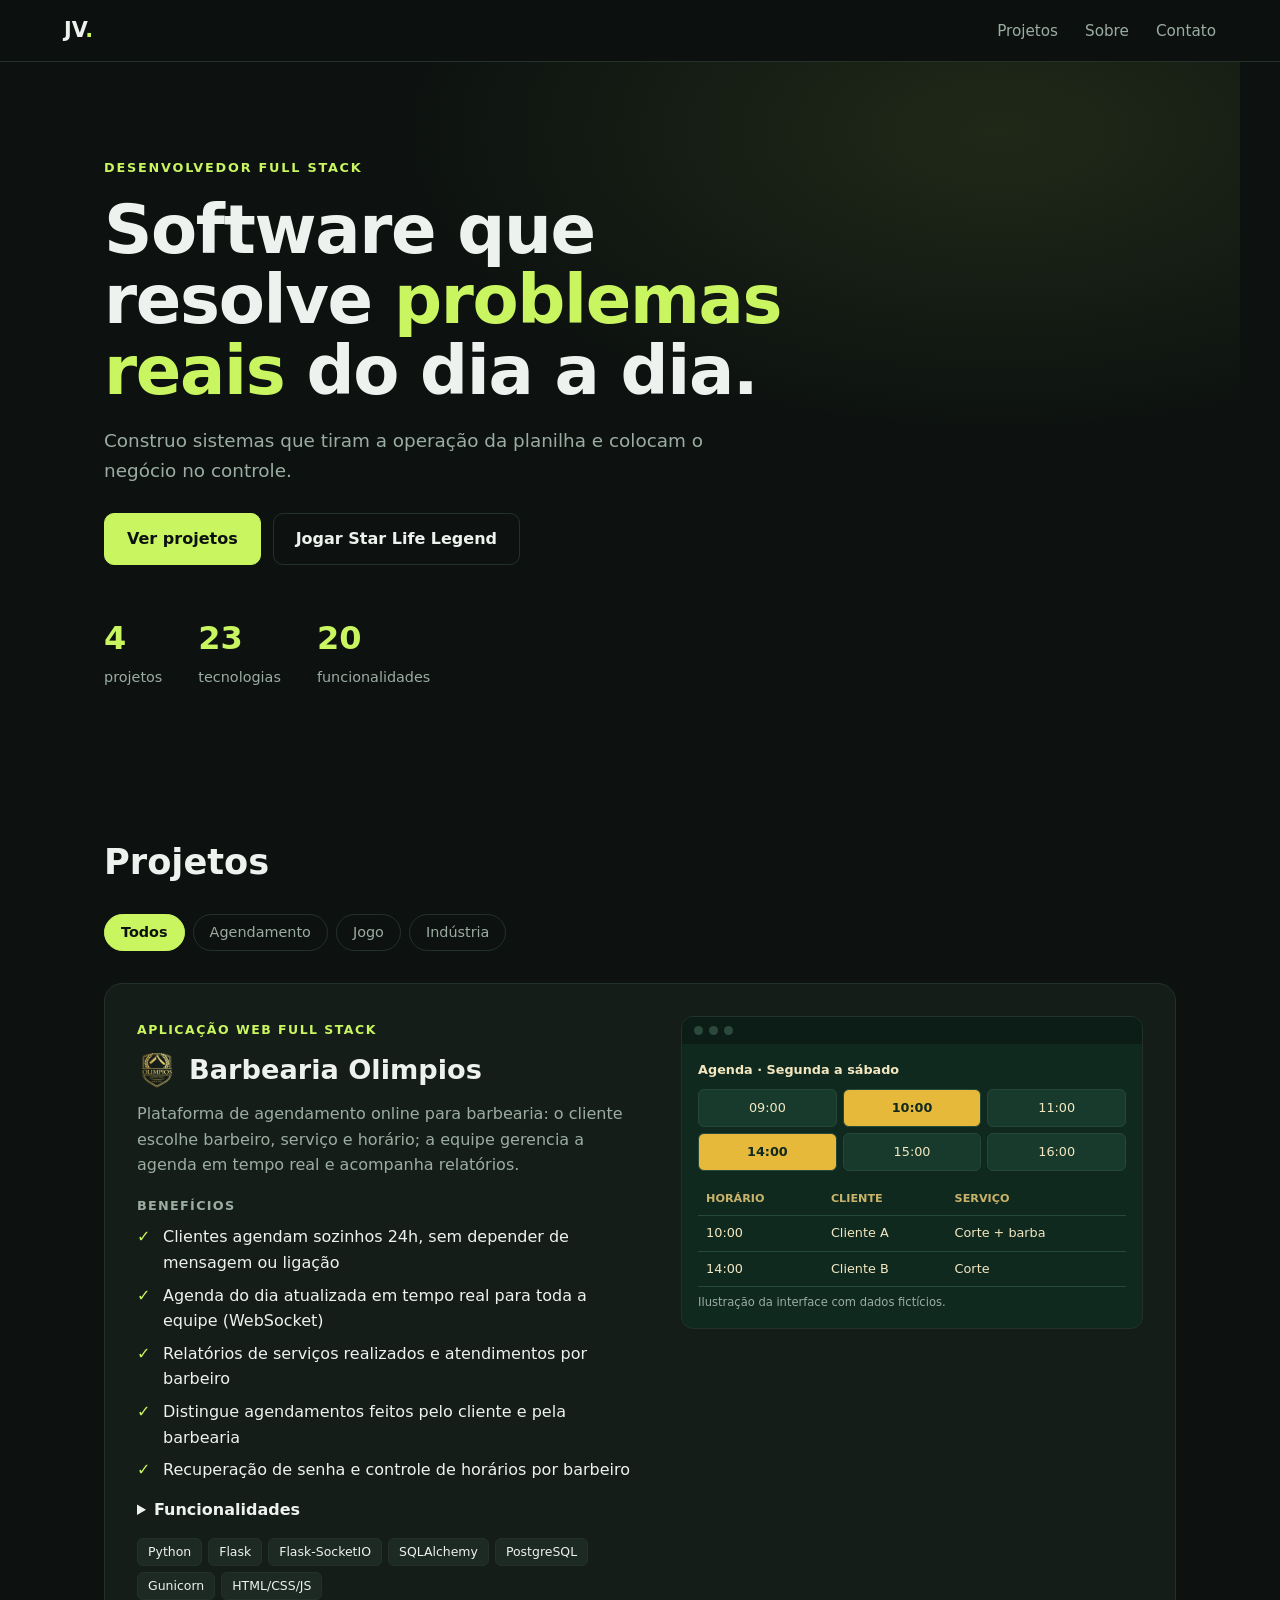
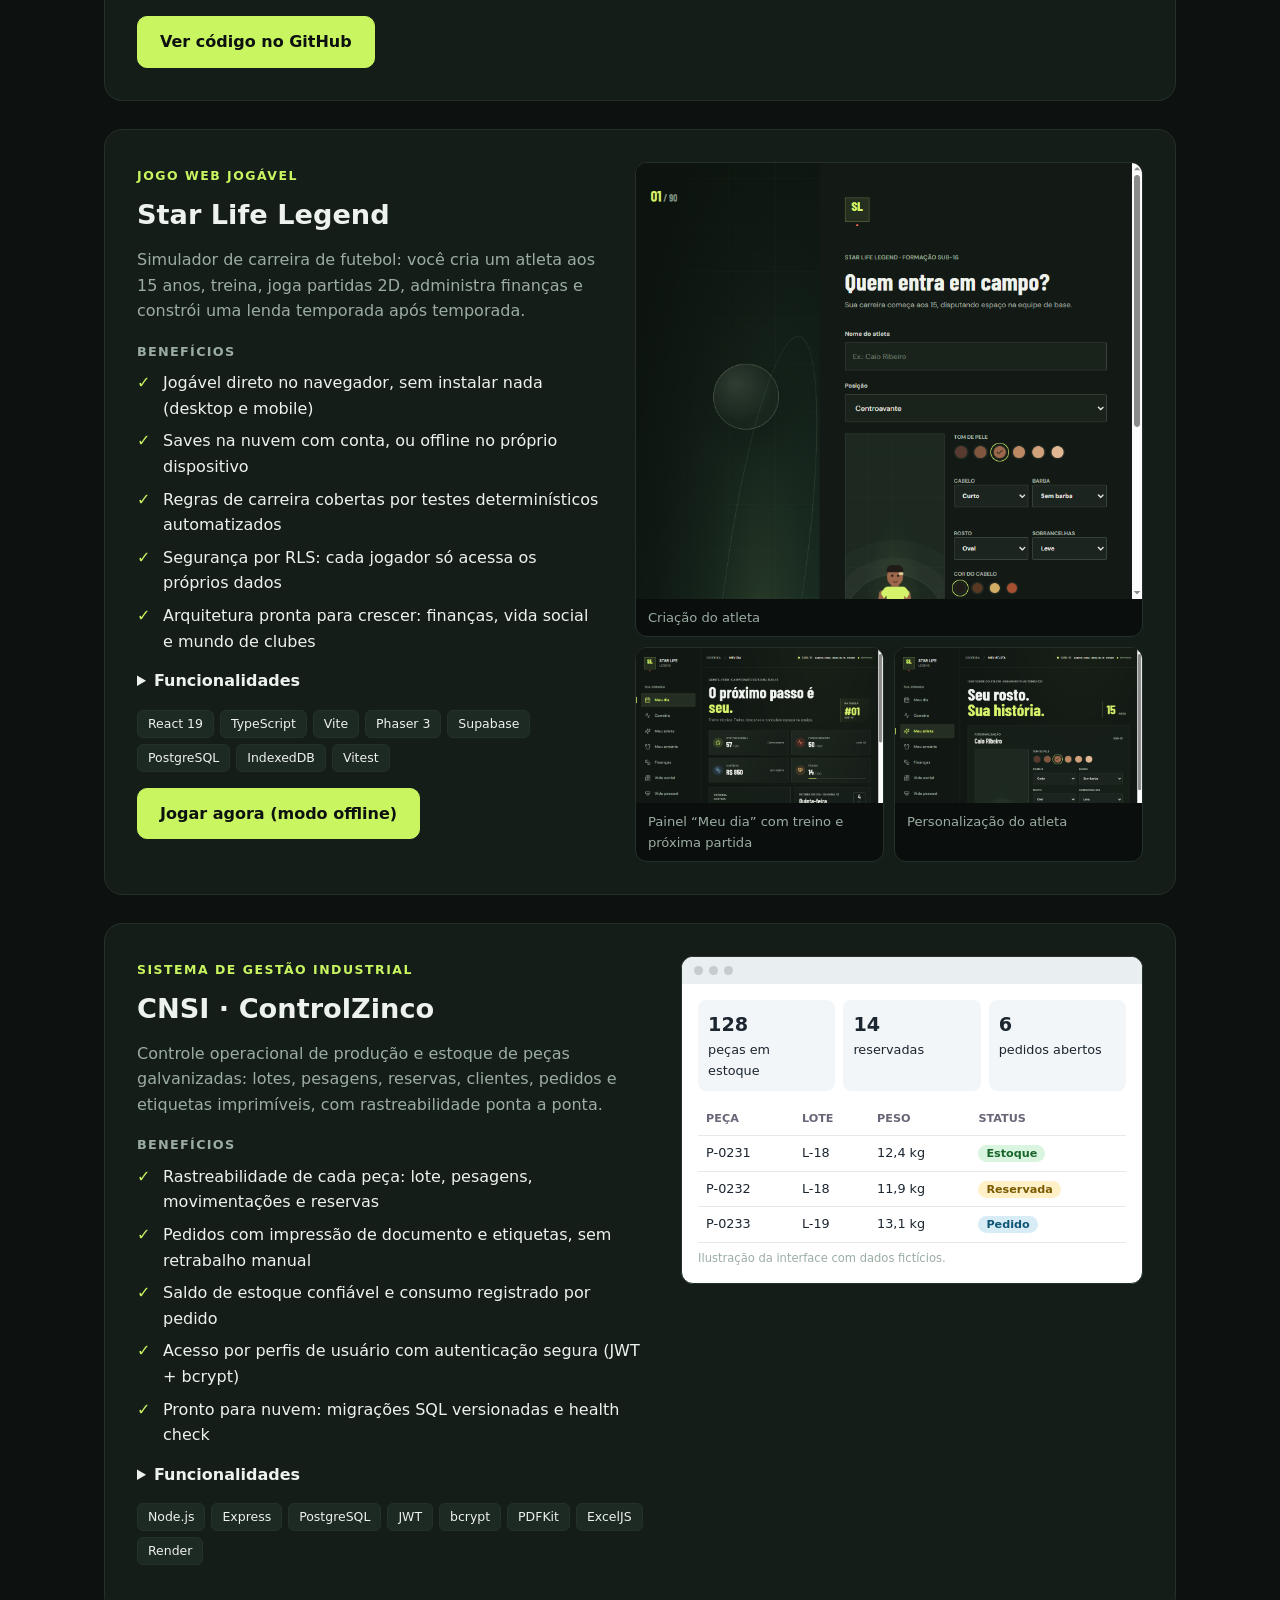
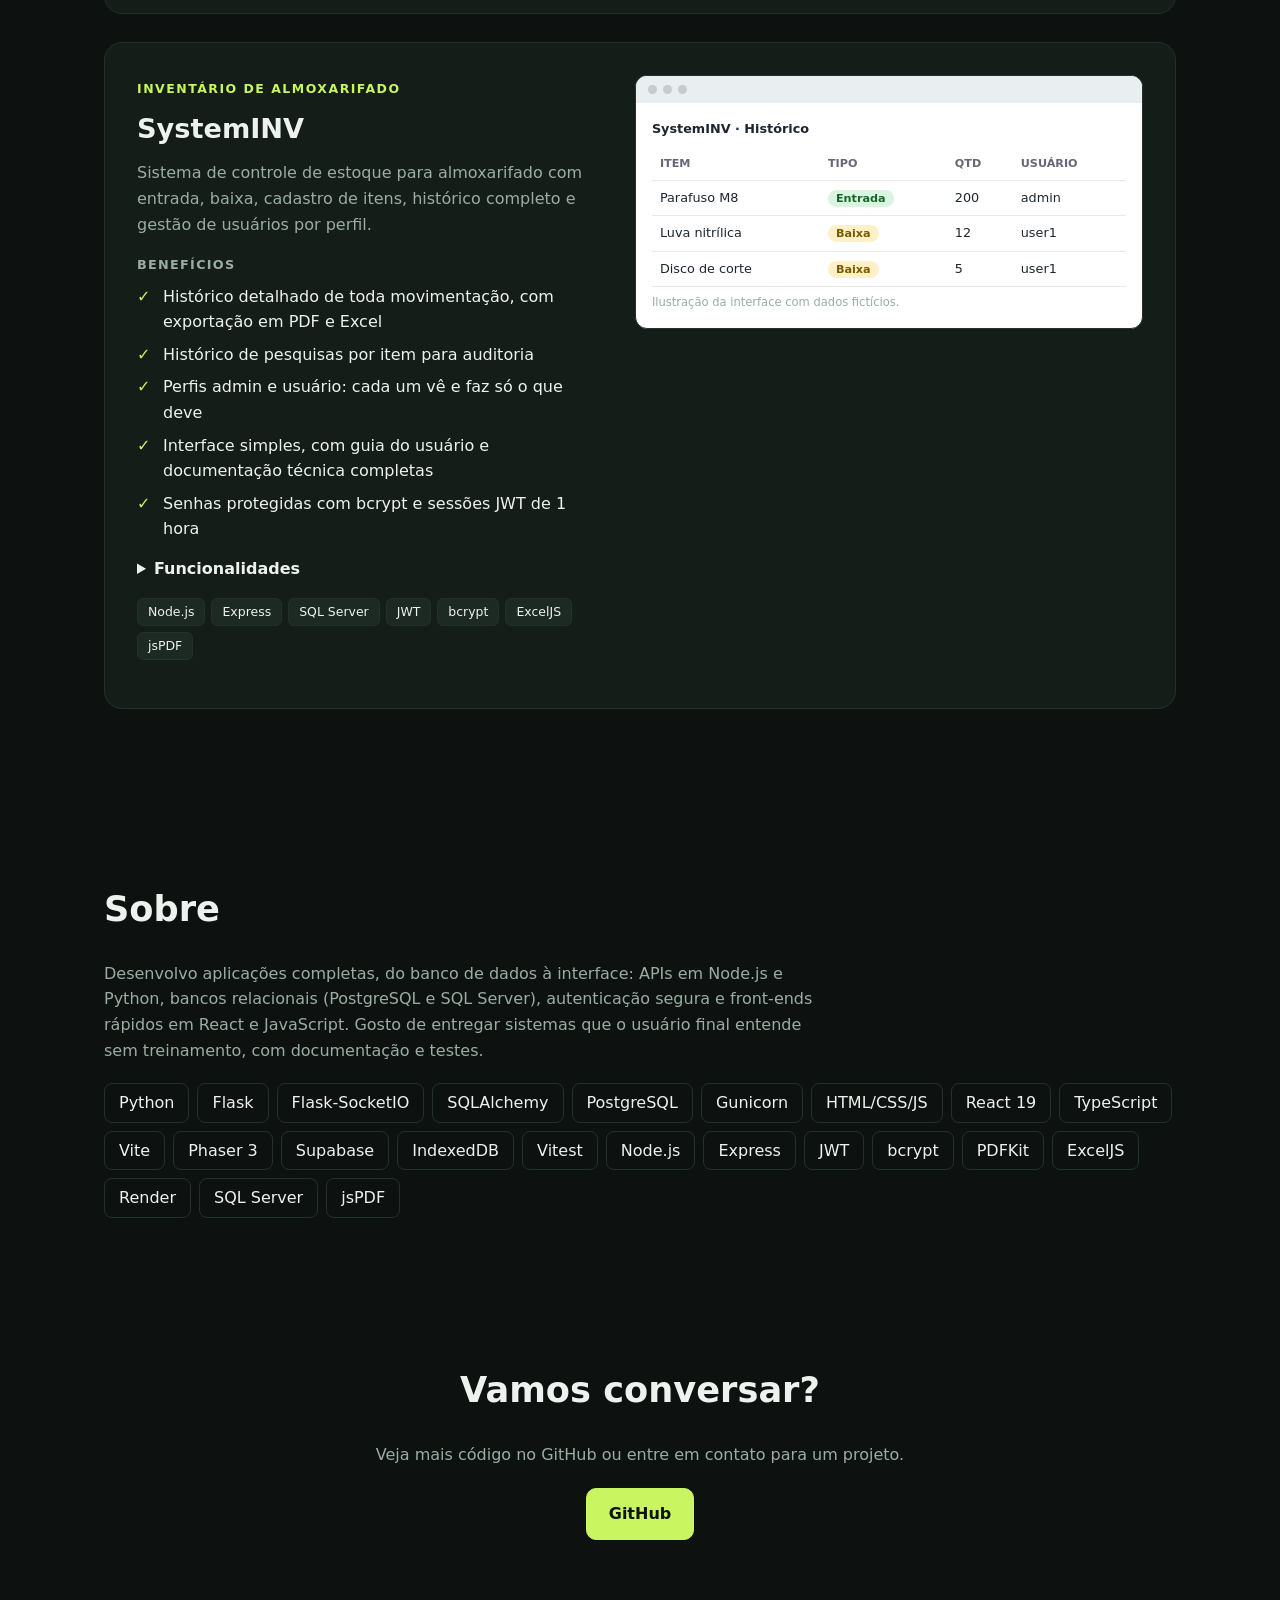
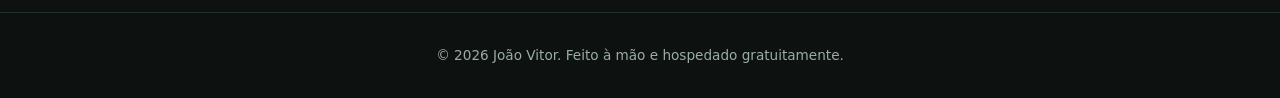
==== index.html @ 98b479f8 "Portfolio inicial Co-authored-by: Copilot <223556219+Copilot@users.noreply.github.com>" ====
<!doctype html>
<html lang="pt-BR">
<head>
  <meta charset="utf-8">
  <meta name="viewport" content="width=device-width, initial-scale=1">
  <title>João Vitor · Portfólio de Projetos</title>
  <meta name="description" content="Portfólio de João Vitor, desenvolvedor full stack: sistemas de agendamento, gestão industrial, estoque e jogos web.">
  <meta name="theme-color" content="#0d1210">
  <link rel="stylesheet" href="style.css">
</head>
<body>
  <header class="top">
    <a class="brand" href="#inicio">JV<span>.</span></a>
    <nav>
      <a href="#projetos">Projetos</a>
      <a href="#sobre">Sobre</a>
      <a href="#contato">Contato</a>
    </nav>
  </header>

  <main>
    <section class="hero" id="inicio">
      <p class="eyebrow" id="role"></p>
      <h1>Software que resolve <em>problemas reais</em> do dia a dia.</h1>
      <p class="lead" id="tagline"></p>
      <div class="cta">
        <a class="btn primary" href="#projetos">Ver projetos</a>
        <a class="btn" href="demos/star-life-legend/">Jogar Star Life Legend</a>
      </div>
      <ul class="stats" id="stats"></ul>
    </section>

    <section id="projetos">
      <h2>Projetos</h2>
      <div class="filters" id="filters" role="tablist"></div>
      <div id="projects"></div>
    </section>

    <section id="sobre" class="about">
      <h2>Sobre</h2>
      <p>Desenvolvo aplicações completas, do banco de dados à interface: APIs em Node.js e Python, bancos relacionais (PostgreSQL e SQL Server), autenticação segura e front-ends rápidos em React e JavaScript. Gosto de entregar sistemas que o usuário final entende sem treinamento, com documentação e testes.</p>
      <ul class="skills" id="skills"></ul>
    </section>

    <section id="contato" class="contact">
      <h2>Vamos conversar?</h2>
      <p>Veja mais código no GitHub ou entre em contato para um projeto.</p>
      <a class="btn primary" id="github" target="_blank" rel="noopener">GitHub</a>
    </section>
  </main>

  <footer>© <span id="year"></span> João Vitor. Feito à mão e hospedado gratuitamente.</footer>

  <div class="lightbox" id="lightbox" hidden><button aria-label="Fechar">×</button><div id="lb-body"></div></div>

  <script src="projects.js"></script>
  <script src="app.js"></script>
</body>
</html>
---- style.css ----
:root{--bg:#0d1210;--panel:#151d19;--line:#24312b;--text:#eef2ee;--accent:#c8f560;--gold:#e6b93a}
*{box-sizing:border-box;margin:0}
html{scroll-behavior:smooth}
body{background:var(--bg);color:var(--text);font:16px/1.6 system-ui,-apple-system,"Segoe UI",Roboto,sans-serif;-webkit-font-smoothing:antialiased}
:root{--muted:#9bada3}
a{color:inherit}
.top{position:sticky;top:0;z-index:10;display:flex;justify-content:space-between;align-items:center;padding:14px clamp(16px,5vw,64px);background:rgba(13,18,16,.85);backdrop-filter:blur(10px);border-bottom:1px solid var(--line)}
.brand{font-weight:800;font-size:1.3rem;text-decoration:none}.brand span{color:var(--accent)}
nav a{margin-left:22px;text-decoration:none;color:var(--muted);font-size:.95rem}nav a:hover{color:var(--accent)}
section{padding:72px clamp(16px,5vw,64px);max-width:1200px;margin:auto}
h1{font-size:clamp(2.2rem,6vw,4.2rem);line-height:1.05;max-width:16ch;letter-spacing:-.02em}
h1 em{font-style:normal;color:var(--accent)}
h2{font-size:clamp(1.6rem,3.5vw,2.2rem);margin-bottom:24px}
.hero{padding-top:96px;background:radial-gradient(600px 300px at 80% 10%,rgba(200,245,96,.10),transparent)}
.eyebrow{color:var(--accent);text-transform:uppercase;letter-spacing:.14em;font-size:.8rem;font-weight:700;margin-bottom:16px}
.lead{color:var(--muted);font-size:1.15rem;max-width:56ch;margin:20px 0 28px}
.cta{display:flex;gap:12px;flex-wrap:wrap}
.btn{display:inline-block;padding:12px 22px;border:1px solid var(--line);border-radius:10px;text-decoration:none;font-weight:600;transition:.2s;background:transparent;color:var(--text);cursor:pointer;font:inherit;font-weight:600}
.btn:hover{border-color:var(--accent);color:var(--accent)}
.btn.primary{background:var(--accent);color:#0d1210;border-color:var(--accent)}.btn.primary:hover{filter:brightness(1.08);color:#0d1210}
.stats{list-style:none;padding:0;display:flex;gap:36px;margin-top:48px;flex-wrap:wrap}
.stats b{display:block;font-size:2rem;color:var(--accent)}.stats span{color:var(--muted);font-size:.9rem}
.filters{display:flex;gap:8px;flex-wrap:wrap;margin-bottom:32px}
.chip{padding:6px 16px;border:1px solid var(--line);border-radius:99px;background:none;color:var(--muted);cursor:pointer;font:inherit;font-size:.9rem}
.chip[aria-selected=true]{background:var(--accent);color:#0d1210;border-color:var(--accent);font-weight:700}
.project{display:grid;grid-template-columns:1.1fr 1fr;gap:36px;padding:32px;margin-bottom:28px;background:var(--panel);border:1px solid var(--line);border-radius:18px}
.project.alt{grid-template-columns:1fr 1.1fr}.project.alt .gallery{order:2}
.kind{color:var(--accent);font-size:.78rem;text-transform:uppercase;letter-spacing:.12em;font-weight:700}
.project h3{font-size:1.7rem;margin:6px 0 10px;display:flex;align-items:center;gap:12px}
.project h3 img{width:40px;height:40px;border-radius:8px}
.project p.summary{color:var(--muted);margin-bottom:18px}
.project h4{font-size:.8rem;text-transform:uppercase;letter-spacing:.1em;color:var(--muted);margin:18px 0 8px}
.benefits{list-style:none;padding:0}
.benefits li{padding-left:26px;position:relative;margin-bottom:7px}
.benefits li::before{content:"✓";position:absolute;left:0;color:var(--accent);font-weight:800}
details{margin-top:14px;color:var(--muted)}summary{cursor:pointer;color:var(--text);font-weight:600}
details ul{padding-left:20px;margin-top:8px}
.tags{display:flex;flex-wrap:wrap;gap:6px;margin:16px 0}
.tags span{font-size:.78rem;padding:3px 10px;border-radius:6px;background:#1d2923;border:1px solid var(--line)}
.gallery{display:flex;flex-direction:column;gap:10px;min-width:0}
.shot{border:1px solid var(--line);border-radius:12px;overflow:hidden;background:#0a0f0d;cursor:zoom-in;position:relative}
.shot img,.shot video{display:block;width:100%;height:auto}
.shot figcaption{padding:8px 12px;font-size:.82rem;color:var(--muted)}
.thumbs{display:grid;grid-template-columns:repeat(auto-fit,minmax(110px,1fr));gap:10px}
.thumbs .shot img{aspect-ratio:16/10;object-fit:cover;object-position:top}
.yt{aspect-ratio:16/9;width:100%;border:0}
.mock{border:1px solid var(--line);border-radius:12px;overflow:hidden;background:#fff;color:#1c2630;font-size:.8rem}
.mock .bar{display:flex;gap:6px;padding:9px 12px;background:#e9eef0}.mock .bar i{width:9px;height:9px;border-radius:50%;background:#c4ccd0}
.mock .body{padding:16px}
.mock table{width:100%;border-collapse:collapse}.mock th,.mock td{text-align:left;padding:7px 8px;border-bottom:1px solid #e4e9ec}
.mock th{font-size:.7rem;text-transform:uppercase;color:#667}
.pill{padding:2px 8px;border-radius:99px;font-size:.7rem;font-weight:700}
.ok{background:#d9f5df;color:#17652b}.warn{background:#fff0c7;color:#7a5a00}.info{background:#d8ecf6;color:#0e5575}
.mock.dark{background:#10291f;color:#f2e7c0}.mock.dark .bar{background:#0b1d16}.mock.dark .bar i{background:#2b4a3c}
.mock.dark th{color:#c9b36a}.mock.dark td,.mock.dark th{border-color:#25483a}
.slots{display:grid;grid-template-columns:repeat(3,1fr);gap:6px;margin-top:8px}
.slots div{padding:8px 4px;border-radius:6px;text-align:center;background:#173a2c;border:1px solid #25483a}
.slots .on{background:var(--gold);color:#10291f;font-weight:700}
.note{font-size:.72rem;color:var(--muted);margin-top:6px}
.kpis{display:grid;grid-template-columns:repeat(3,1fr);gap:8px;margin-bottom:12px}
.kpis div{background:#f3f6f8;border-radius:8px;padding:10px}.kpis b{display:block;font-size:1.2rem}
.about p{max-width:70ch;color:var(--muted)}
.skills{list-style:none;padding:0;display:flex;flex-wrap:wrap;gap:8px;margin-top:20px}
.skills li{padding:6px 14px;border:1px solid var(--line);border-radius:8px}
.contact{text-align:center}.contact p{color:var(--muted);margin-bottom:20px}
footer{text-align:center;padding:32px;color:var(--muted);border-top:1px solid var(--line);font-size:.85rem}
.lightbox{position:fixed;inset:0;background:rgba(0,0,0,.92);display:flex;align-items:center;justify-content:center;z-index:50;padding:24px}
.lightbox[hidden]{display:none}.lightbox img{max-width:100%;max-height:90vh;border-radius:8px}
.lightbox button{position:absolute;top:12px;right:20px;background:none;border:0;color:#fff;font-size:2.4rem;cursor:pointer}
@media(max-width:860px){.project,.project.alt{grid-template-columns:1fr;padding:20px}.project.alt .gallery{order:0}nav a{margin-left:14px}}
@media(prefers-reduced-motion:reduce){*{transition:none!important;scroll-behavior:auto!important}}
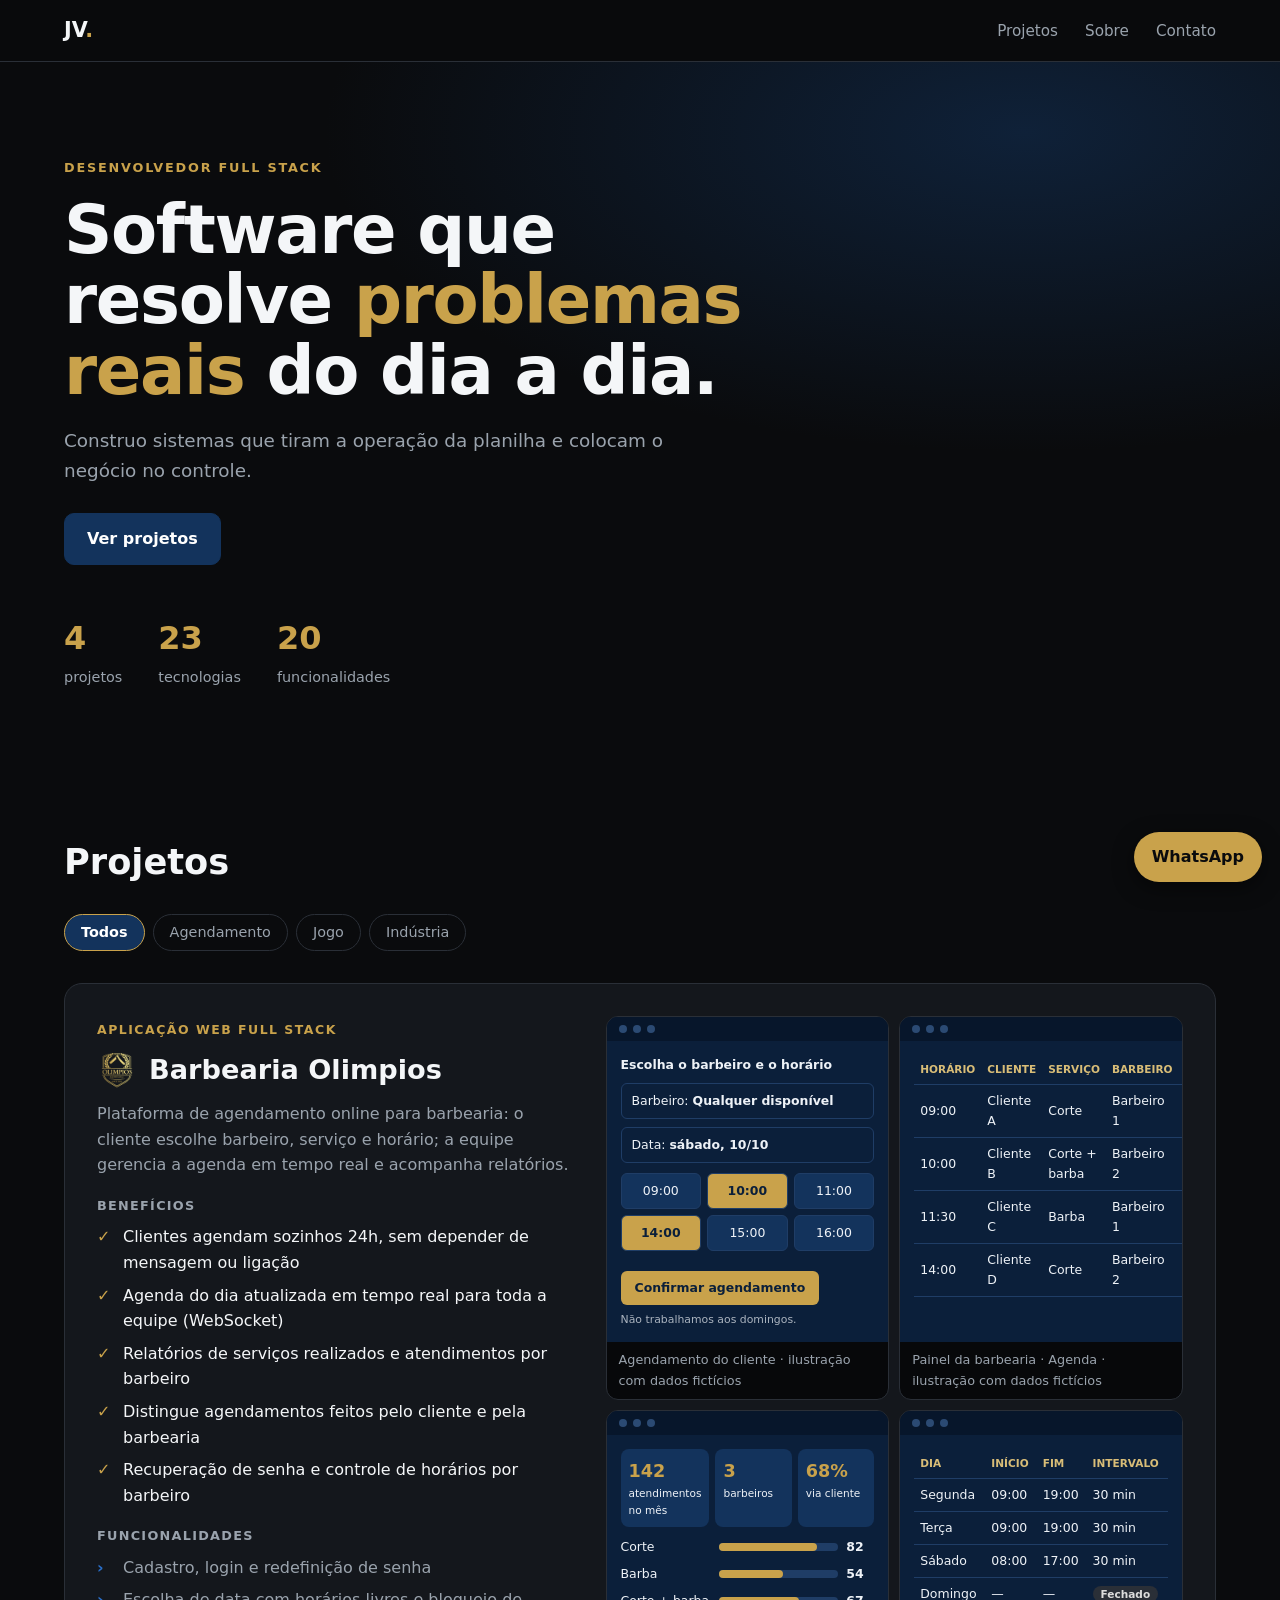
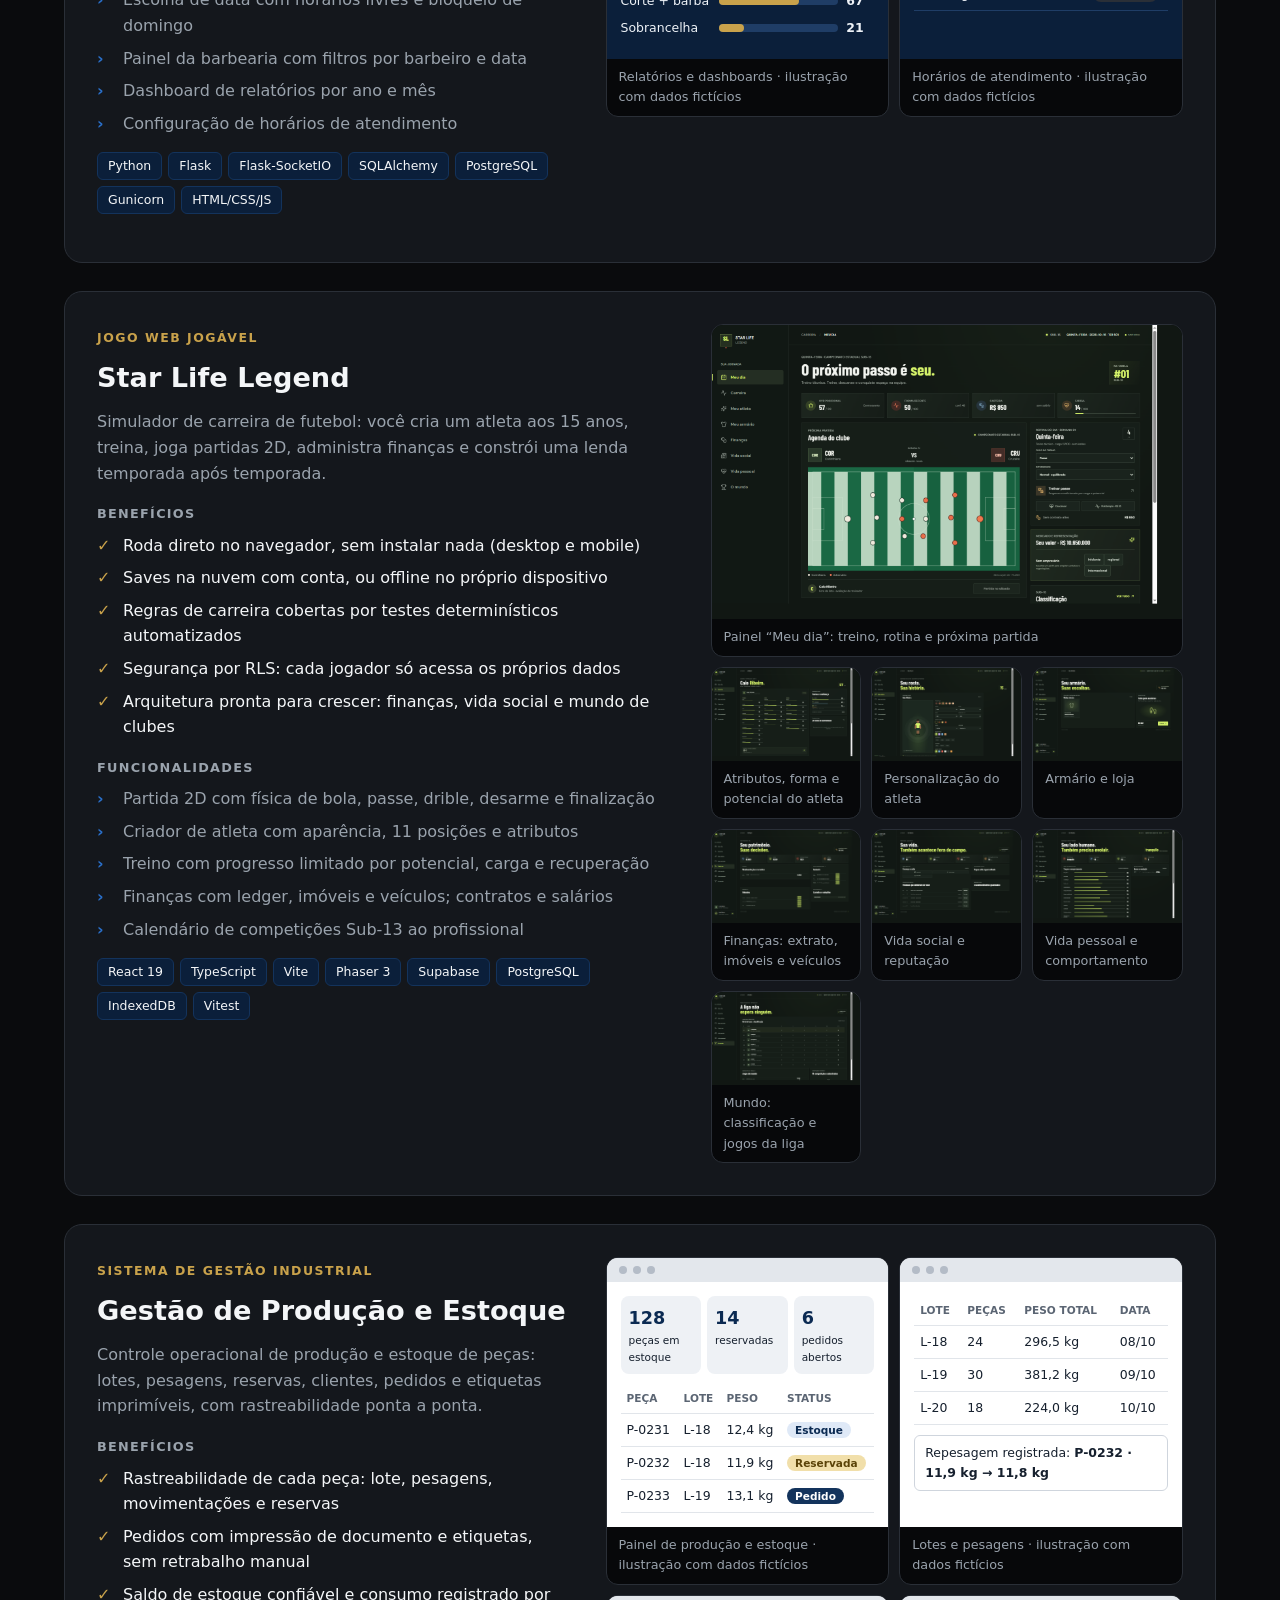
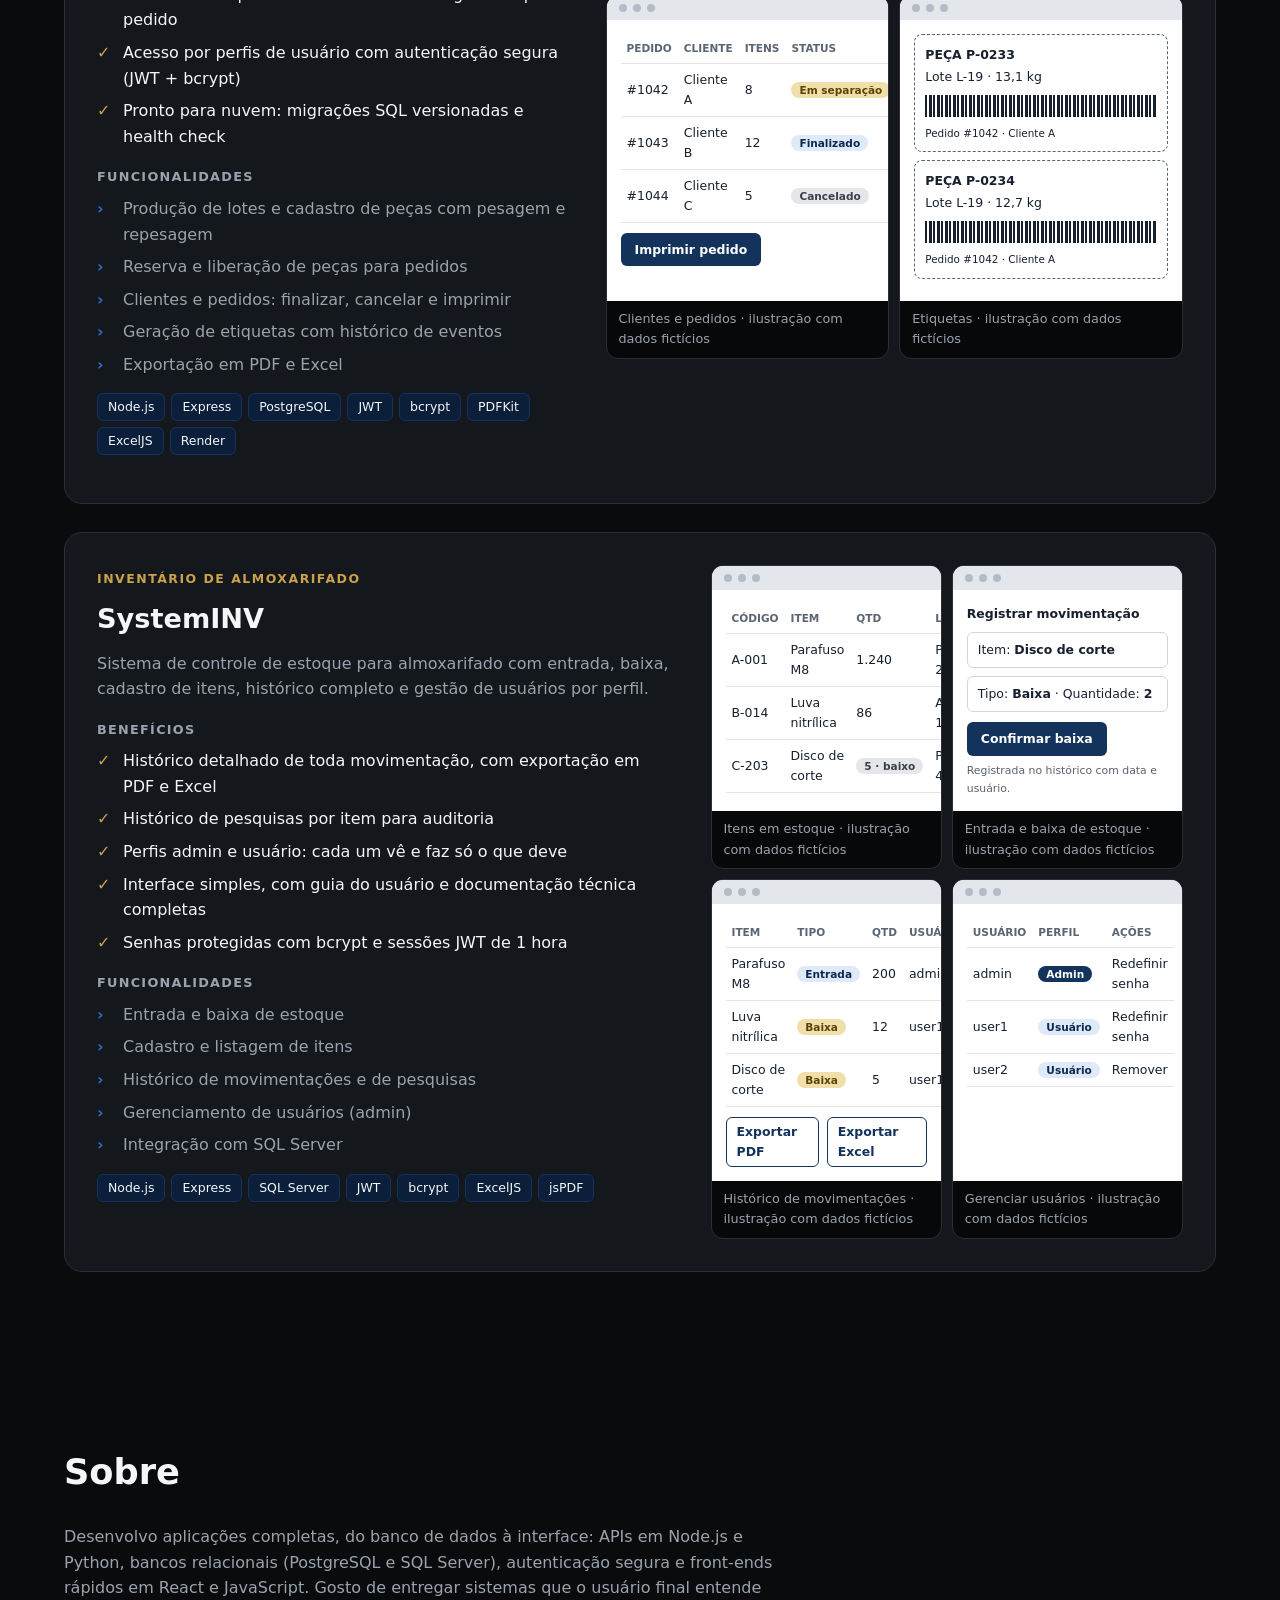
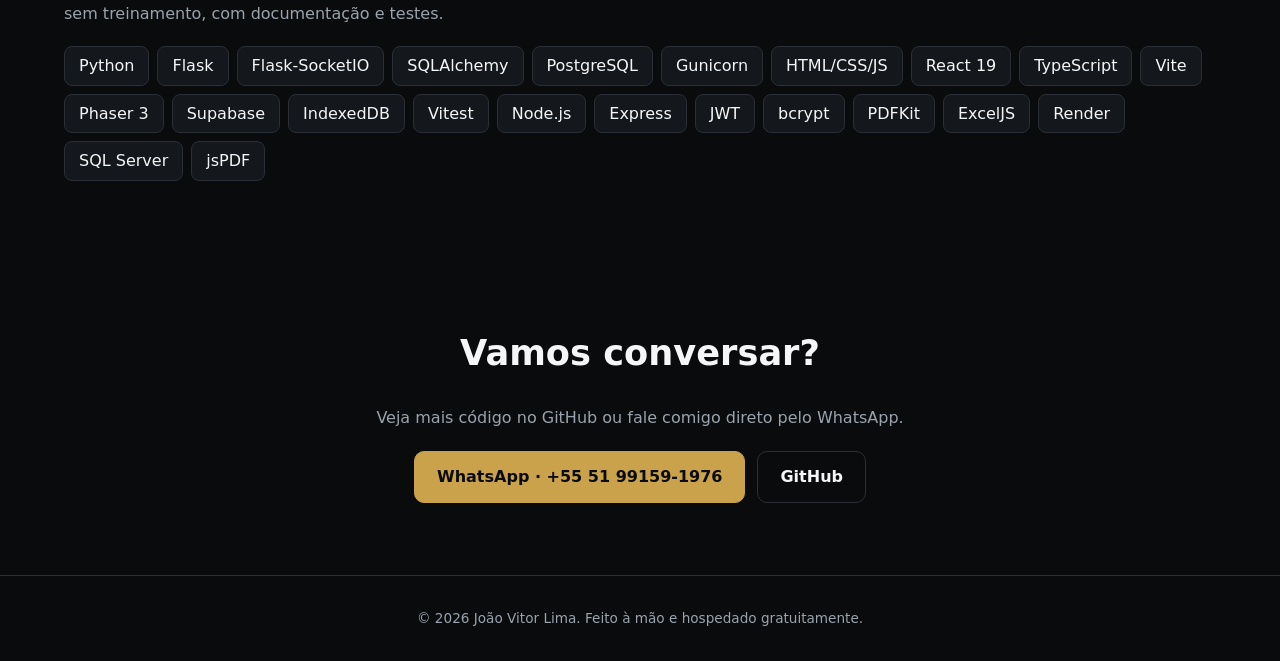
==== commit b1c0c107: "Novo tema, mais imagens, WhatsApp e remocao da demo Co-authored-by: Copilot <223556219+Copilot@users" ====
--- a/index.html
+++ b/index.html
@@ -1,59 +1,63 @@
-<!doctype html>
-<html lang="pt-BR">
-<head>
-  <meta charset="utf-8">
-  <meta name="viewport" content="width=device-width, initial-scale=1">
-  <title>João Vitor · Portfólio de Projetos</title>
-  <meta name="description" content="Portfólio de João Vitor, desenvolvedor full stack: sistemas de agendamento, gestão industrial, estoque e jogos web.">
-  <meta name="theme-color" content="#0d1210">
-  <link rel="stylesheet" href="style.css">
-</head>
-<body>
-  <header class="top">
-    <a class="brand" href="#inicio">JV<span>.</span></a>
-    <nav>
-      <a href="#projetos">Projetos</a>
-      <a href="#sobre">Sobre</a>
-      <a href="#contato">Contato</a>
-    </nav>
-  </header>
-
-  <main>
-    <section class="hero" id="inicio">
-      <p class="eyebrow" id="role"></p>
-      <h1>Software que resolve <em>problemas reais</em> do dia a dia.</h1>
-      <p class="lead" id="tagline"></p>
-      <div class="cta">
-        <a class="btn primary" href="#projetos">Ver projetos</a>
-        <a class="btn" href="demos/star-life-legend/">Jogar Star Life Legend</a>
-      </div>
-      <ul class="stats" id="stats"></ul>
-    </section>
-
-    <section id="projetos">
-      <h2>Projetos</h2>
-      <div class="filters" id="filters" role="tablist"></div>
-      <div id="projects"></div>
-    </section>
-
-    <section id="sobre" class="about">
-      <h2>Sobre</h2>
-      <p>Desenvolvo aplicações completas, do banco de dados à interface: APIs em Node.js e Python, bancos relacionais (PostgreSQL e SQL Server), autenticação segura e front-ends rápidos em React e JavaScript. Gosto de entregar sistemas que o usuário final entende sem treinamento, com documentação e testes.</p>
-      <ul class="skills" id="skills"></ul>
-    </section>
-
-    <section id="contato" class="contact">
-      <h2>Vamos conversar?</h2>
-      <p>Veja mais código no GitHub ou entre em contato para um projeto.</p>
-      <a class="btn primary" id="github" target="_blank" rel="noopener">GitHub</a>
-    </section>
-  </main>
-
-  <footer>© <span id="year"></span> João Vitor. Feito à mão e hospedado gratuitamente.</footer>
-
-  <div class="lightbox" id="lightbox" hidden><button aria-label="Fechar">×</button><div id="lb-body"></div></div>
-
-  <script src="projects.js"></script>
-  <script src="app.js"></script>
-</body>
-</html>
+<!doctype html>
+<html lang="pt-BR">
+<head>
+  <meta charset="utf-8">
+  <meta name="viewport" content="width=device-width, initial-scale=1">
+  <title>João Vitor Lima · Portfólio de Projetos</title>
+  <meta name="description" content="Portfólio de João Vitor Lima, desenvolvedor full stack: sistemas de agendamento, gestão industrial, estoque e jogos web.">
+  <meta name="theme-color" content="#0a0b0d">
+  <link rel="stylesheet" href="style.css">
+</head>
+<body>
+  <header class="top">
+    <a class="brand" href="#inicio">JV<span>.</span></a>
+    <nav>
+      <a href="#projetos">Projetos</a>
+      <a href="#sobre">Sobre</a>
+      <a href="#contato">Contato</a>
+    </nav>
+  </header>
+
+  <main>
+    <section class="hero" id="inicio">
+      <p class="eyebrow" id="role"></p>
+      <h1>Software que resolve <em>problemas reais</em> do dia a dia.</h1>
+      <p class="lead" id="tagline"></p>
+      <div class="cta">
+        <a class="btn primary" href="#projetos">Ver projetos</a>+
+      </div>
+      <ul class="stats" id="stats"></ul>
+    </section>
+
+    <section id="projetos">
+      <h2>Projetos</h2>
+      <div class="filters" id="filters" role="tablist"></div>
+      <div id="projects"></div>
+    </section>
+
+    <section id="sobre" class="about">
+      <h2>Sobre</h2>
+      <p>Desenvolvo aplicações completas, do banco de dados à interface: APIs em Node.js e Python, bancos relacionais (PostgreSQL e SQL Server), autenticação segura e front-ends rápidos em React e JavaScript. Gosto de entregar sistemas que o usuário final entende sem treinamento, com documentação e testes.</p>
+      <ul class="skills" id="skills"></ul>
+    </section>
+
+    <section id="contato" class="contact">
+      <h2>Vamos conversar?</h2>
+      <p>Veja mais código no GitHub ou fale comigo direto pelo WhatsApp.</p>
+      <div class="cta">
+        <a class="btn wa" id="wa" target="_blank" rel="noopener">WhatsApp · <span id="phone"></span></a>
+        <a class="btn" id="github" target="_blank" rel="noopener">GitHub</a>
+      </div>
+    </section>
+  </main>
+
+  <footer>© <span id="year"></span> João Vitor Lima. Feito à mão e hospedado gratuitamente.</footer>
+  <a class="wa-float" id="wa-float" target="_blank" rel="noopener">WhatsApp</a>
+
+  <div class="lightbox" id="lightbox" hidden><button aria-label="Fechar">×</button><div id="lb-body"></div></div>
+
+  <script src="projects.js"></script>
+  <script src="app.js"></script>
+</body>
+</html>
--- a/style.css
+++ b/style.css
@@ -1,71 +1,85 @@
-:root{--bg:#0d1210;--panel:#151d19;--line:#24312b;--text:#eef2ee;--accent:#c8f560;--gold:#e6b93a}
+:root{--bg:#0a0b0d;--panel:#14171c;--chumbo:#2a2f37;--line:#2a2f37;--navy:#0b1f3a;--navy2:#13335c;--text:#f4f6f8;--muted:#9aa3ad;--gold:#c9a24b}
 *{box-sizing:border-box;margin:0}
 html{scroll-behavior:smooth}
 body{background:var(--bg);color:var(--text);font:16px/1.6 system-ui,-apple-system,"Segoe UI",Roboto,sans-serif;-webkit-font-smoothing:antialiased}
-:root{--muted:#9bada3}
 a{color:inherit}
-.top{position:sticky;top:0;z-index:10;display:flex;justify-content:space-between;align-items:center;padding:14px clamp(16px,5vw,64px);background:rgba(13,18,16,.85);backdrop-filter:blur(10px);border-bottom:1px solid var(--line)}
-.brand{font-weight:800;font-size:1.3rem;text-decoration:none}.brand span{color:var(--accent)}
-nav a{margin-left:22px;text-decoration:none;color:var(--muted);font-size:.95rem}nav a:hover{color:var(--accent)}
-section{padding:72px clamp(16px,5vw,64px);max-width:1200px;margin:auto}
+.top{position:sticky;top:0;z-index:10;display:flex;justify-content:space-between;align-items:center;padding:14px clamp(16px,5vw,64px);background:rgba(10,11,13,.88);backdrop-filter:blur(10px);border-bottom:1px solid var(--line)}
+.brand{font-weight:800;font-size:1.3rem;text-decoration:none}.brand span{color:var(--gold)}
+nav a{margin-left:22px;text-decoration:none;color:var(--muted);font-size:.95rem}nav a:hover{color:var(--gold)}
+section{padding:72px clamp(16px,5vw,64px);max-width:1280px;margin:auto}
 h1{font-size:clamp(2.2rem,6vw,4.2rem);line-height:1.05;max-width:16ch;letter-spacing:-.02em}
-h1 em{font-style:normal;color:var(--accent)}
+h1 em{font-style:normal;color:var(--gold)}
 h2{font-size:clamp(1.6rem,3.5vw,2.2rem);margin-bottom:24px}
-.hero{padding-top:96px;background:radial-gradient(600px 300px at 80% 10%,rgba(200,245,96,.10),transparent)}
-.eyebrow{color:var(--accent);text-transform:uppercase;letter-spacing:.14em;font-size:.8rem;font-weight:700;margin-bottom:16px}
+.hero{padding-top:96px;background:radial-gradient(700px 320px at 80% 10%,rgba(19,51,92,.55),transparent)}
+.eyebrow{color:var(--gold);text-transform:uppercase;letter-spacing:.14em;font-size:.8rem;font-weight:700;margin-bottom:16px}
 .lead{color:var(--muted);font-size:1.15rem;max-width:56ch;margin:20px 0 28px}
 .cta{display:flex;gap:12px;flex-wrap:wrap}
-.btn{display:inline-block;padding:12px 22px;border:1px solid var(--line);border-radius:10px;text-decoration:none;font-weight:600;transition:.2s;background:transparent;color:var(--text);cursor:pointer;font:inherit;font-weight:600}
-.btn:hover{border-color:var(--accent);color:var(--accent)}
-.btn.primary{background:var(--accent);color:#0d1210;border-color:var(--accent)}.btn.primary:hover{filter:brightness(1.08);color:#0d1210}
+.btn{display:inline-block;padding:12px 22px;border:1px solid var(--line);border-radius:10px;text-decoration:none;font:inherit;font-weight:600;transition:.2s;background:transparent;color:var(--text);cursor:pointer}
+.btn:hover{border-color:var(--gold);color:var(--gold)}
+.btn.primary{background:var(--navy2);border-color:var(--navy2);color:#fff}.btn.primary:hover{background:var(--gold);border-color:var(--gold);color:#0a0b0d}
+.btn.wa{background:var(--gold);border-color:var(--gold);color:#0a0b0d}.btn.wa:hover{filter:brightness(1.1);color:#0a0b0d}
 .stats{list-style:none;padding:0;display:flex;gap:36px;margin-top:48px;flex-wrap:wrap}
-.stats b{display:block;font-size:2rem;color:var(--accent)}.stats span{color:var(--muted);font-size:.9rem}
+.stats b{display:block;font-size:2rem;color:var(--gold)}.stats span{color:var(--muted);font-size:.9rem}
 .filters{display:flex;gap:8px;flex-wrap:wrap;margin-bottom:32px}
 .chip{padding:6px 16px;border:1px solid var(--line);border-radius:99px;background:none;color:var(--muted);cursor:pointer;font:inherit;font-size:.9rem}
-.chip[aria-selected=true]{background:var(--accent);color:#0d1210;border-color:var(--accent);font-weight:700}
-.project{display:grid;grid-template-columns:1.1fr 1fr;gap:36px;padding:32px;margin-bottom:28px;background:var(--panel);border:1px solid var(--line);border-radius:18px}
-.project.alt{grid-template-columns:1fr 1.1fr}.project.alt .gallery{order:2}
-.kind{color:var(--accent);font-size:.78rem;text-transform:uppercase;letter-spacing:.12em;font-weight:700}
+.chip[aria-selected=true]{background:var(--navy2);color:#fff;border-color:var(--gold);font-weight:700}
+.project{display:grid;grid-template-columns:minmax(0,.9fr) minmax(0,1.1fr);gap:36px;padding:32px;margin-bottom:28px;background:var(--panel);border:1px solid var(--line);border-radius:18px}
+.project.alt{grid-template-columns:minmax(0,1.1fr) minmax(0,.9fr)}.project.alt .gallery{order:2}
+.kind{color:var(--gold);font-size:.78rem;text-transform:uppercase;letter-spacing:.12em;font-weight:700}
 .project h3{font-size:1.7rem;margin:6px 0 10px;display:flex;align-items:center;gap:12px}
 .project h3 img{width:40px;height:40px;border-radius:8px}
 .project p.summary{color:var(--muted);margin-bottom:18px}
 .project h4{font-size:.8rem;text-transform:uppercase;letter-spacing:.1em;color:var(--muted);margin:18px 0 8px}
 .benefits{list-style:none;padding:0}
 .benefits li{padding-left:26px;position:relative;margin-bottom:7px}
-.benefits li::before{content:"✓";position:absolute;left:0;color:var(--accent);font-weight:800}
-details{margin-top:14px;color:var(--muted)}summary{cursor:pointer;color:var(--text);font-weight:600}
-details ul{padding-left:20px;margin-top:8px}
+.benefits li::before{content:"✓";position:absolute;left:0;color:var(--gold);font-weight:800}
+.benefits.plain{color:var(--muted)}.benefits.plain li::before{content:"›";color:var(--navy2);filter:brightness(2.2)}
 .tags{display:flex;flex-wrap:wrap;gap:6px;margin:16px 0}
-.tags span{font-size:.78rem;padding:3px 10px;border-radius:6px;background:#1d2923;border:1px solid var(--line)}
+.tags span{font-size:.78rem;padding:3px 10px;border-radius:6px;background:var(--navy);border:1px solid var(--navy2)}
 .gallery{display:flex;flex-direction:column;gap:10px;min-width:0}
-.shot{border:1px solid var(--line);border-radius:12px;overflow:hidden;background:#0a0f0d;cursor:zoom-in;position:relative}
+.shot{border:1px solid var(--line);border-radius:12px;overflow:hidden;background:#07080a;cursor:zoom-in}
 .shot img,.shot video{display:block;width:100%;height:auto}
-.shot figcaption{padding:8px 12px;font-size:.82rem;color:var(--muted)}
-.thumbs{display:grid;grid-template-columns:repeat(auto-fit,minmax(110px,1fr));gap:10px}
-.thumbs .shot img{aspect-ratio:16/10;object-fit:cover;object-position:top}
+.shot figcaption{padding:8px 12px;font-size:.8rem;color:var(--muted)}
+.thumbs{display:grid;grid-template-columns:repeat(auto-fit,minmax(140px,1fr));gap:10px}
+.thumbs .shot img{aspect-ratio:16/10;object-fit:cover;object-position:top left}
 .yt{aspect-ratio:16/9;width:100%;border:0}
-.mock{border:1px solid var(--line);border-radius:12px;overflow:hidden;background:#fff;color:#1c2630;font-size:.8rem}
-.mock .bar{display:flex;gap:6px;padding:9px 12px;background:#e9eef0}.mock .bar i{width:9px;height:9px;border-radius:50%;background:#c4ccd0}
-.mock .body{padding:16px}
-.mock table{width:100%;border-collapse:collapse}.mock th,.mock td{text-align:left;padding:7px 8px;border-bottom:1px solid #e4e9ec}
-.mock th{font-size:.7rem;text-transform:uppercase;color:#667}
-.pill{padding:2px 8px;border-radius:99px;font-size:.7rem;font-weight:700}
-.ok{background:#d9f5df;color:#17652b}.warn{background:#fff0c7;color:#7a5a00}.info{background:#d8ecf6;color:#0e5575}
-.mock.dark{background:#10291f;color:#f2e7c0}.mock.dark .bar{background:#0b1d16}.mock.dark .bar i{background:#2b4a3c}
-.mock.dark th{color:#c9b36a}.mock.dark td,.mock.dark th{border-color:#25483a}
-.slots{display:grid;grid-template-columns:repeat(3,1fr);gap:6px;margin-top:8px}
-.slots div{padding:8px 4px;border-radius:6px;text-align:center;background:#173a2c;border:1px solid #25483a}
-.slots .on{background:var(--gold);color:#10291f;font-weight:700}
-.note{font-size:.72rem;color:var(--muted);margin-top:6px}
-.kpis{display:grid;grid-template-columns:repeat(3,1fr);gap:8px;margin-bottom:12px}
-.kpis div{background:#f3f6f8;border-radius:8px;padding:10px}.kpis b{display:block;font-size:1.2rem}
+.mocks{display:grid;grid-template-columns:repeat(2,minmax(0,1fr));gap:10px}
+.mockshot{cursor:default;display:flex;flex-direction:column}
+.mock{background:#fff;color:#16202e;font-size:.78rem;flex:1}
+.mock .bar{display:flex;gap:6px;padding:8px 12px;background:#e3e7ec}.mock .bar i{width:8px;height:8px;border-radius:50%;background:#b4bcc7}
+.mock .body{padding:14px}
+.mock table{width:100%;border-collapse:collapse}.mock th,.mock td{text-align:left;padding:6px 6px;border-bottom:1px solid #e1e5ea}
+.mock th{font-size:.66rem;text-transform:uppercase;color:#5b6573}
+.mock.dark{background:var(--navy);color:#eef2f7}.mock.dark .bar{background:#07162b}.mock.dark .bar i{background:#2b4a73}
+.mock.dark th{color:#d9bd77}.mock.dark td,.mock.dark th{border-color:#1f3d66}
+.pill{padding:2px 8px;border-radius:99px;font-size:.66rem;font-weight:700;white-space:nowrap}
+.ok{background:#dfe9f7;color:#0b2a52}.warn{background:#e4e6ea;color:#3a4048}.info{background:#13335c;color:#fff}.gold{background:#f1dfaa;color:#5b4308}
+.dark .ok{background:#1f3d66;color:#fff}.dark .info{background:#c9a24b;color:#0b1f3a}.dark .warn{background:#2a2f37;color:#ddd}
+.slots{display:grid;grid-template-columns:repeat(3,1fr);gap:6px;margin:10px 0}
+.slots div{padding:7px 4px;border-radius:6px;text-align:center;background:#13335c;border:1px solid #1f3d66}
+.slots .on{background:var(--gold);color:#0b1f3a;font-weight:700}
+.field{padding:7px 10px;border:1px solid #cfd5dd;border-radius:6px;margin-top:8px}.dark .field{border-color:#1f3d66}
+.field em{font-style:normal;font-weight:700}
+.btn-fake{display:inline-block;margin-top:10px;padding:7px 14px;border-radius:6px;background:var(--navy2);color:#fff;font-weight:700}
+.dark .btn-fake{background:var(--gold);color:#0b1f3a}
+.note{font-size:.68rem;opacity:.7;margin-top:6px}
+.kpis{display:grid;grid-template-columns:repeat(3,1fr);gap:6px;margin-bottom:10px}
+.kpis div{background:#eef1f5;border-radius:8px;padding:8px;font-size:.66rem}.kpis b{display:block;font-size:1.1rem;color:#0b2a52}
+.dark .kpis div{background:#13335c}.dark .kpis b{color:var(--gold)}
+.bar-row{display:grid;grid-template-columns:90px 1fr 28px;gap:8px;align-items:center;margin:7px 0}
+.bar-row div{height:8px;background:#1f3d66;border-radius:4px}.bar-row i{display:block;height:100%;background:var(--gold);border-radius:4px}
+.label{border:1.5px dashed #5b6573;border-radius:8px;padding:10px;margin-bottom:8px;display:flex;flex-direction:column;gap:2px}
+.barcode{height:22px;margin:6px 0;background:repeating-linear-gradient(90deg,#16202e 0 2px,#fff 2px 4px,#16202e 4px 7px,#fff 7px 8px)}
+.exports{display:flex;gap:8px;margin-top:10px}.exports span{padding:4px 10px;border:1px solid #13335c;border-radius:6px;color:#13335c;font-weight:700}
 .about p{max-width:70ch;color:var(--muted)}
 .skills{list-style:none;padding:0;display:flex;flex-wrap:wrap;gap:8px;margin-top:20px}
-.skills li{padding:6px 14px;border:1px solid var(--line);border-radius:8px}
+.skills li{padding:6px 14px;border:1px solid var(--line);border-radius:8px;background:var(--panel)}
 .contact{text-align:center}.contact p{color:var(--muted);margin-bottom:20px}
+.contact .cta{justify-content:center}
 footer{text-align:center;padding:32px;color:var(--muted);border-top:1px solid var(--line);font-size:.85rem}
-.lightbox{position:fixed;inset:0;background:rgba(0,0,0,.92);display:flex;align-items:center;justify-content:center;z-index:50;padding:24px}
+.lightbox{position:fixed;inset:0;background:rgba(0,0,0,.93);display:flex;align-items:center;justify-content:center;z-index:50;padding:24px}
 .lightbox[hidden]{display:none}.lightbox img{max-width:100%;max-height:90vh;border-radius:8px}
 .lightbox button{position:absolute;top:12px;right:20px;background:none;border:0;color:#fff;font-size:2.4rem;cursor:pointer}
-@media(max-width:860px){.project,.project.alt{grid-template-columns:1fr;padding:20px}.project.alt .gallery{order:0}nav a{margin-left:14px}}
+.wa-float{position:fixed;right:18px;bottom:18px;z-index:20;padding:12px 18px;border-radius:99px;background:var(--gold);color:#0a0b0d;font-weight:700;text-decoration:none;box-shadow:0 6px 20px rgba(0,0,0,.5)}
+@media(max-width:900px){.project,.project.alt{grid-template-columns:1fr;padding:20px}.project.alt .gallery{order:0}nav a{margin-left:14px}.mocks{grid-template-columns:1fr}}
 @media(prefers-reduced-motion:reduce){*{transition:none!important;scroll-behavior:auto!important}}
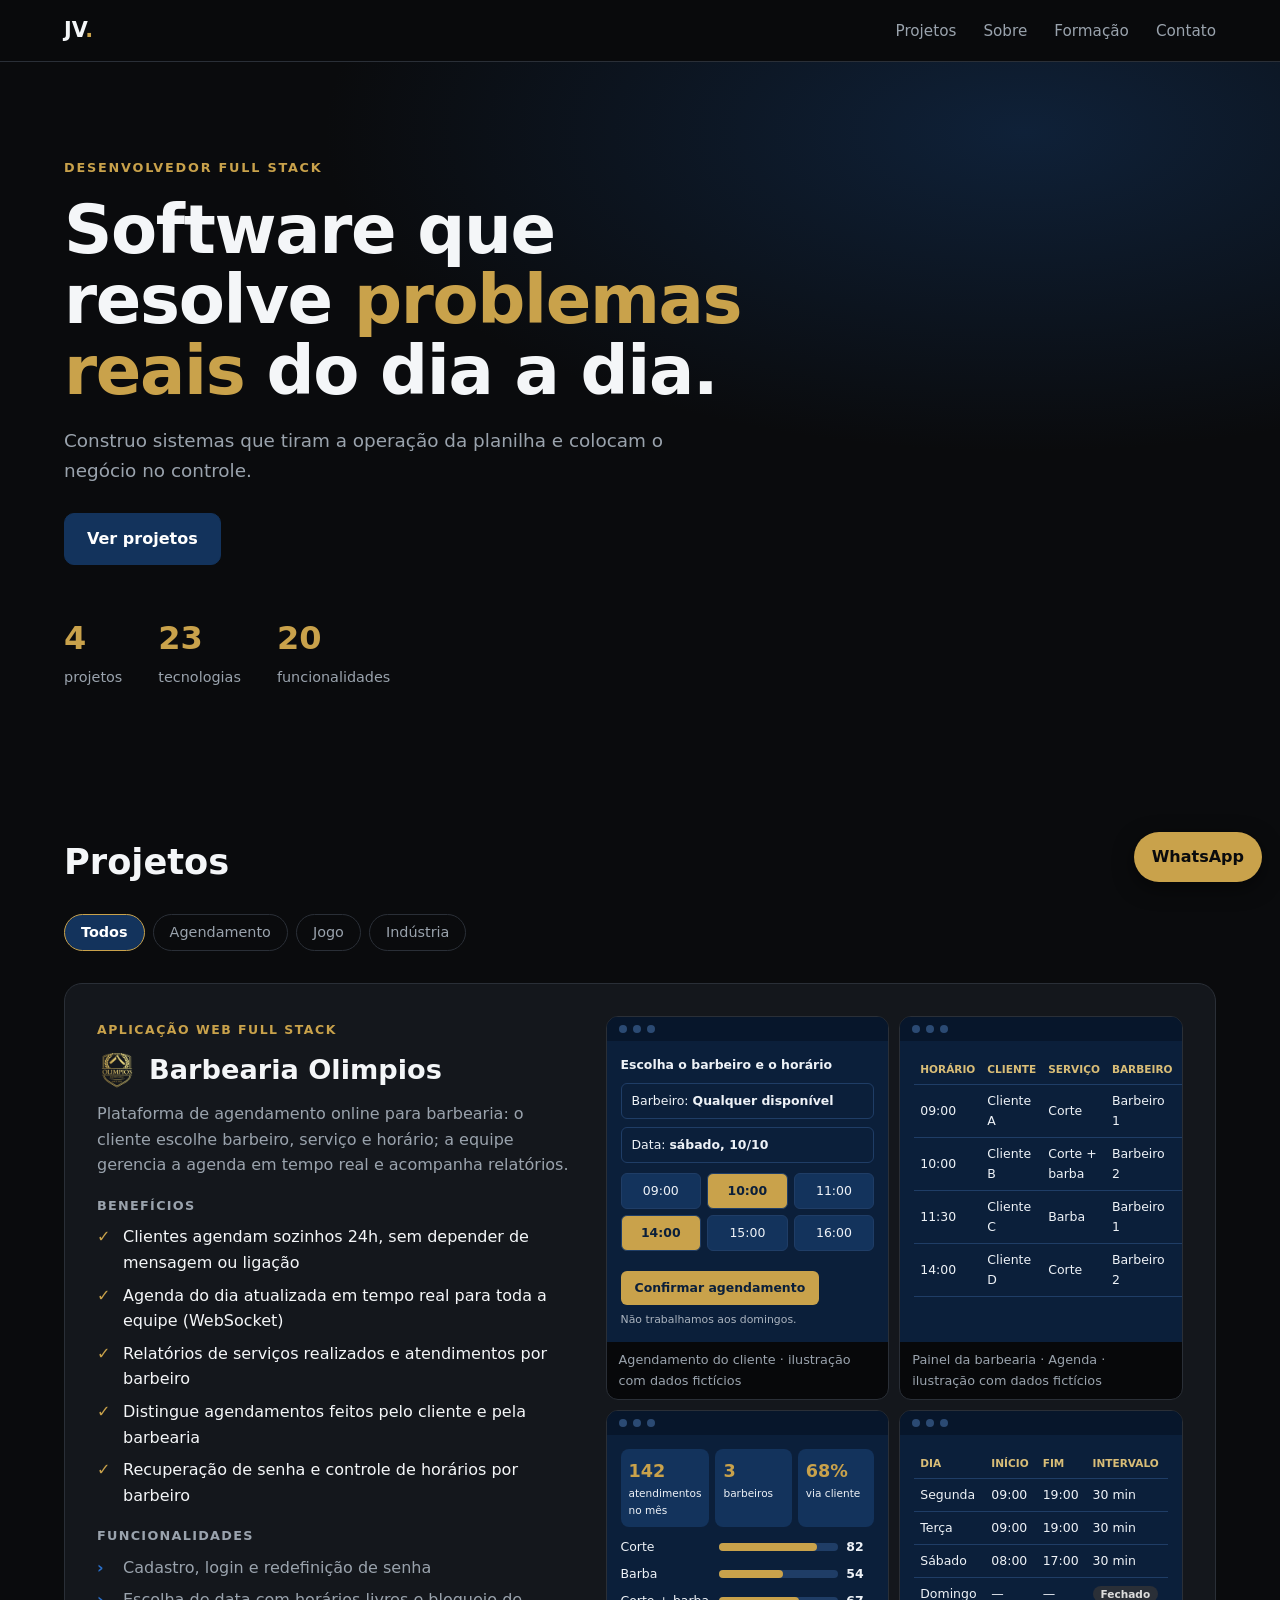
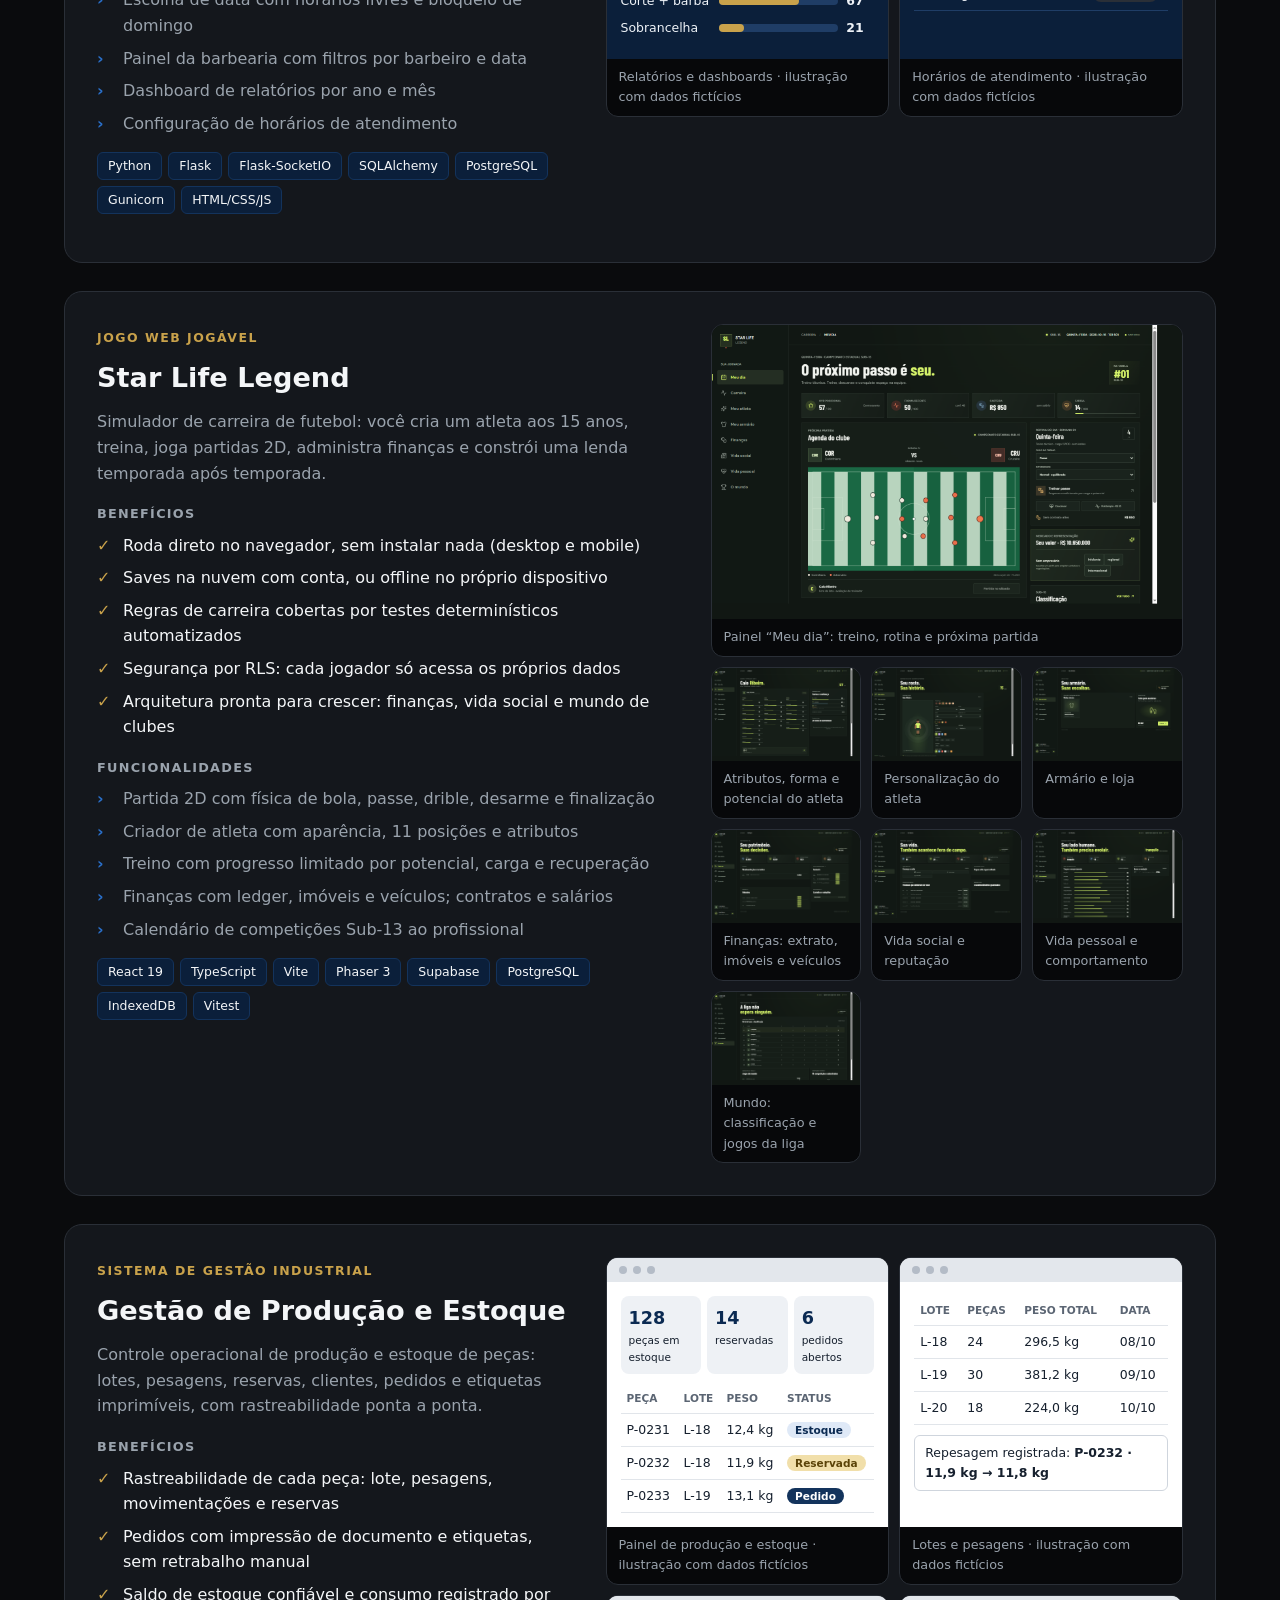
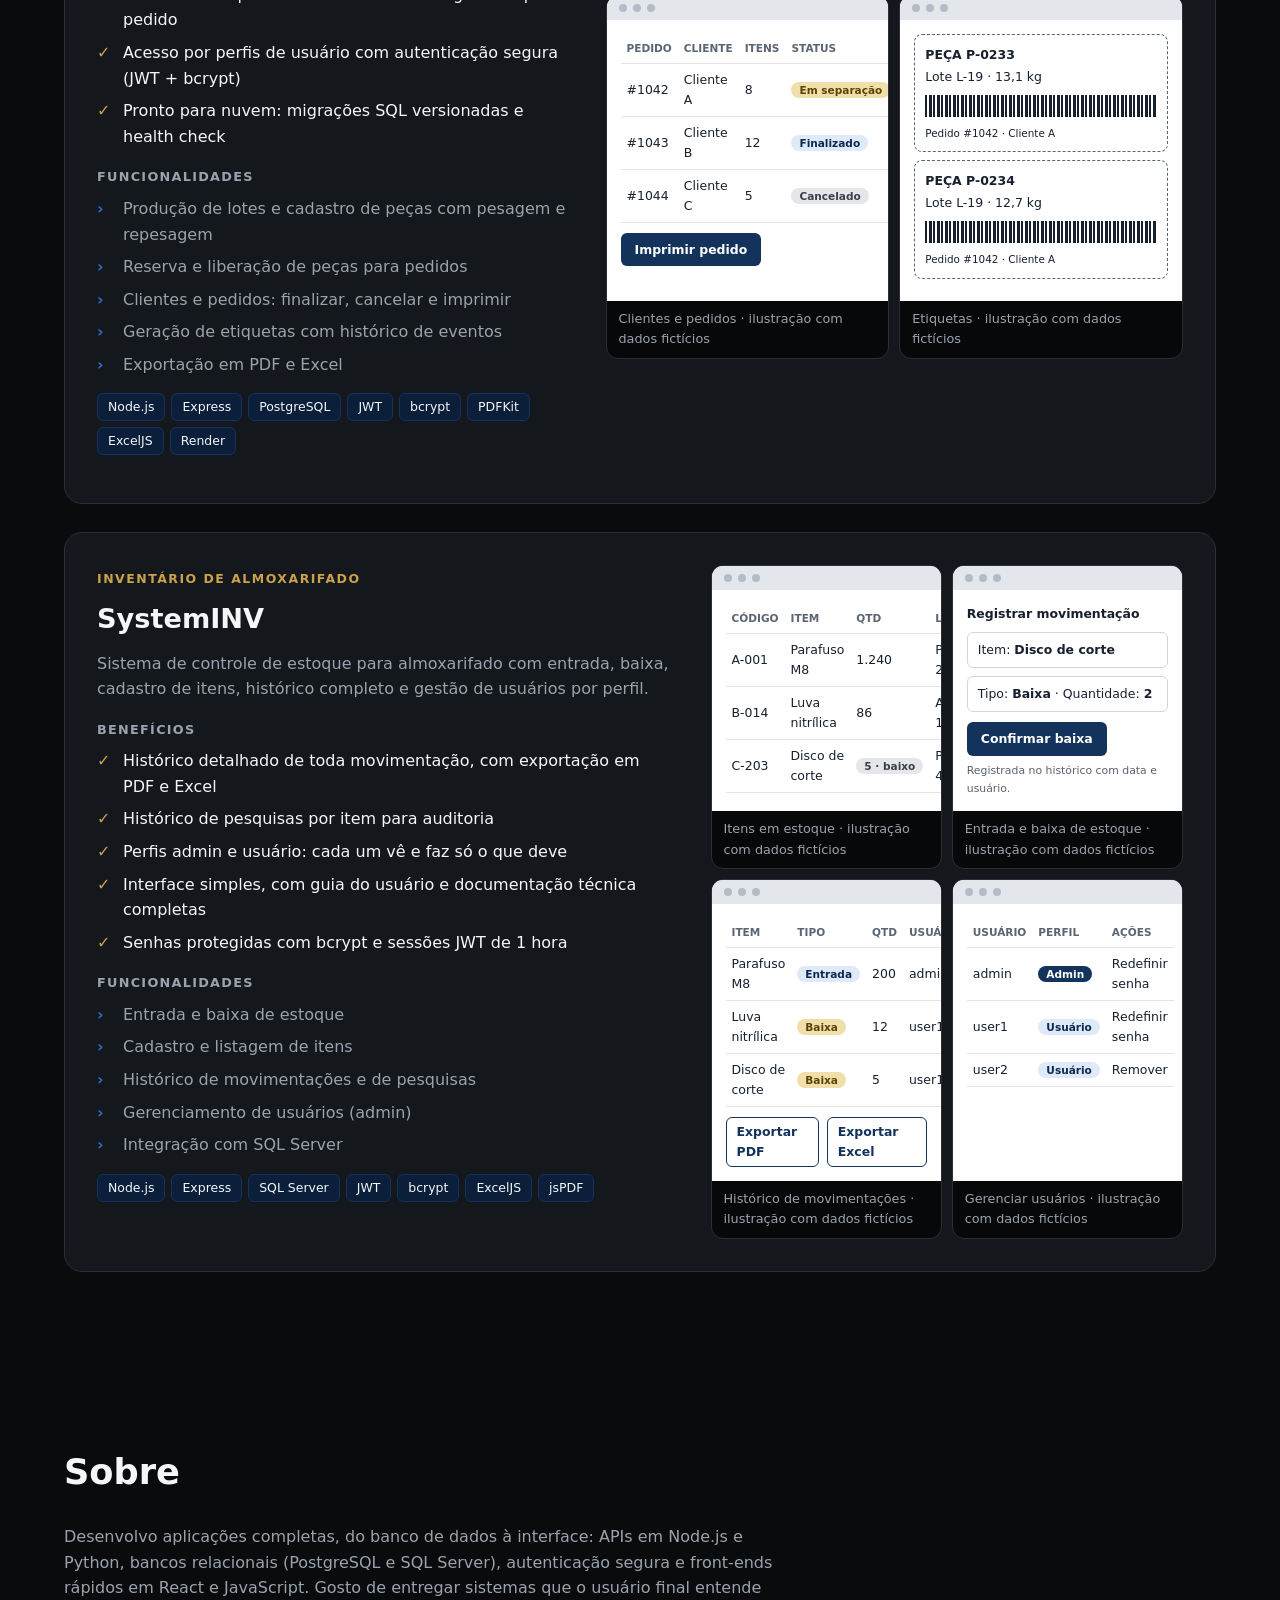
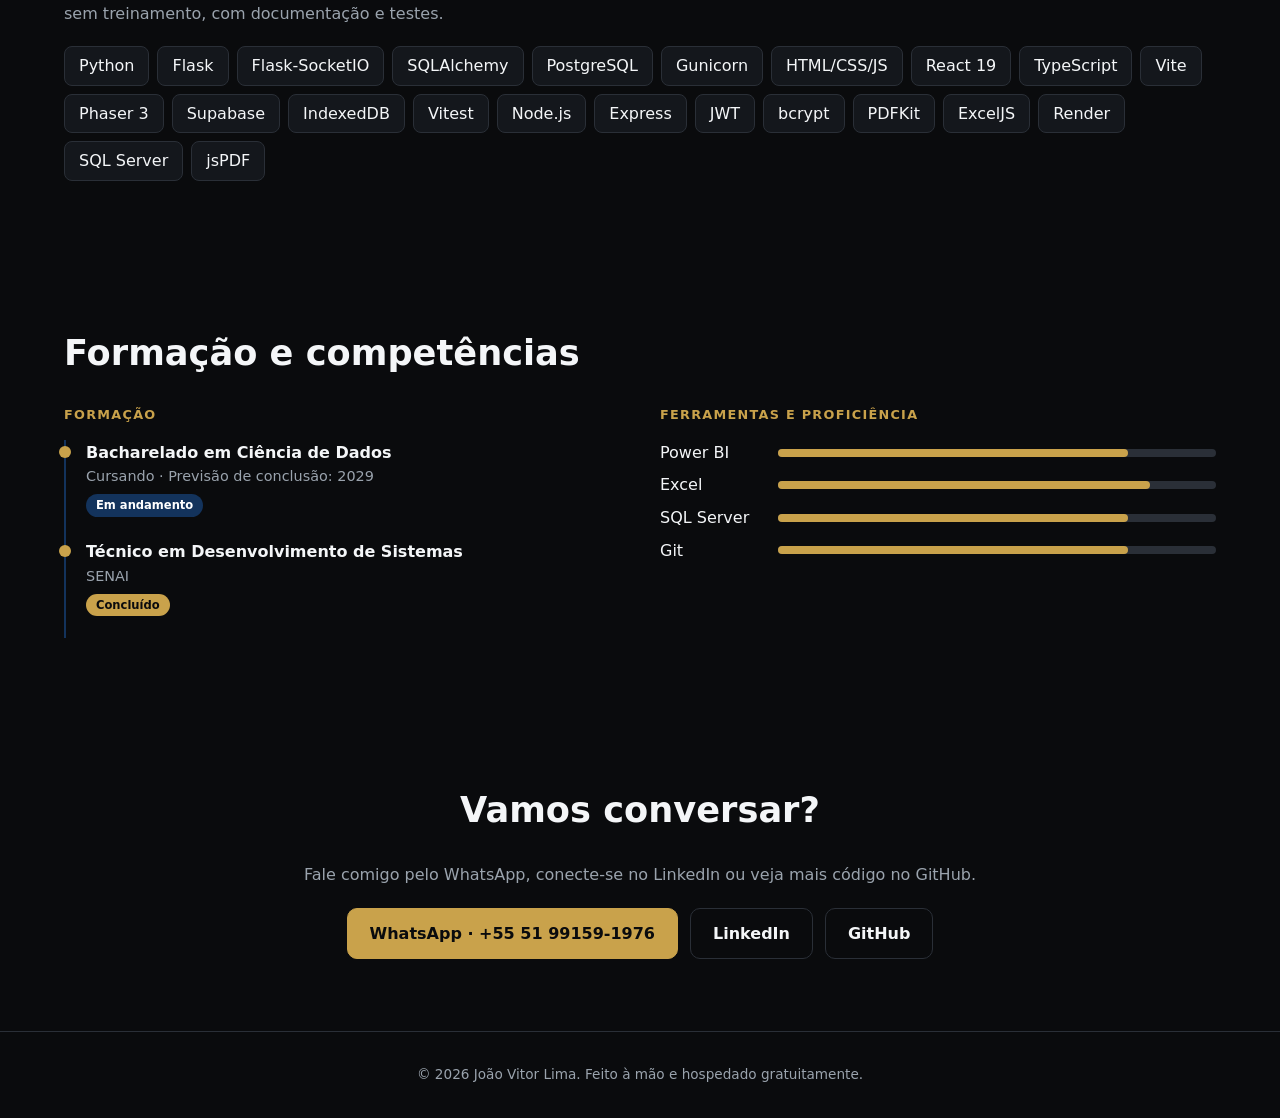
==== commit ce860460: "Formacao, proficiencia e LinkedIn Co-authored-by: Copilot <223556219+Copilot@users.noreply.github.co" ====
--- a/index.html
+++ b/index.html
@@ -14,6 +14,7 @@
     <nav>
       <a href="#projetos">Projetos</a>
       <a href="#sobre">Sobre</a>
+      <a href="#formacao">Formação</a>
       <a href="#contato">Contato</a>
     </nav>
   </header>
@@ -42,11 +43,21 @@
       <ul class="skills" id="skills"></ul>
     </section>
 
+    <section id="formacao">
+      <h2>Formação e competências</h2>
+      <div class="split">
+        <div><h4 class="sub">Formação</h4><ul class="timeline" id="education"></ul></div>
+        <div><h4 class="sub">Ferramentas e proficiência</h4><div id="proficiency"></div></div>
+      </div>
+      <div id="certs-wrap" hidden><h4 class="sub" style="margin-top:36px">Certificações</h4><ul class="certs" id="certs"></ul></div>
+    </section>
+
     <section id="contato" class="contact">
       <h2>Vamos conversar?</h2>
-      <p>Veja mais código no GitHub ou fale comigo direto pelo WhatsApp.</p>
+      <p>Fale comigo pelo WhatsApp, conecte-se no LinkedIn ou veja mais código no GitHub.</p>
       <div class="cta">
         <a class="btn wa" id="wa" target="_blank" rel="noopener">WhatsApp · <span id="phone"></span></a>
+        <a class="btn" id="linkedin" target="_blank" rel="noopener">LinkedIn</a>
         <a class="btn" id="github" target="_blank" rel="noopener">GitHub</a>
       </div>
     </section>
--- a/style.css
+++ b/style.css
@@ -72,6 +72,19 @@
 .barcode{height:22px;margin:6px 0;background:repeating-linear-gradient(90deg,#16202e 0 2px,#fff 2px 4px,#16202e 4px 7px,#fff 7px 8px)}
 .exports{display:flex;gap:8px;margin-top:10px}.exports span{padding:4px 10px;border:1px solid #13335c;border-radius:6px;color:#13335c;font-weight:700}
 .about p{max-width:70ch;color:var(--muted)}
+.split{display:grid;grid-template-columns:1fr 1fr;gap:40px}
+.sub{font-size:.8rem;text-transform:uppercase;letter-spacing:.1em;color:var(--gold);margin-bottom:14px}
+.timeline{list-style:none;padding:0;border-left:2px solid var(--navy2)}
+.timeline li{padding:0 0 22px 20px;position:relative;display:flex;flex-direction:column}
+.timeline li::before{content:"";position:absolute;left:-7px;top:6px;width:12px;height:12px;border-radius:50%;background:var(--gold)}
+.timeline span{color:var(--muted);font-size:.9rem}
+.timeline em{font-style:normal;font-size:.72rem;font-weight:700;align-self:flex-start;margin-top:6px;padding:2px 10px;border-radius:99px;background:var(--navy2);color:#fff}
+.timeline em.done{background:var(--gold);color:#0a0b0d}
+.prof{grid-template-columns:110px 1fr}.prof div{background:var(--chumbo)}
+.certs{list-style:none;padding:0;display:grid;grid-template-columns:repeat(auto-fill,minmax(260px,1fr));gap:12px}
+.certs li>*{display:flex;flex-direction:column;padding:14px 16px;border:1px solid var(--line);border-radius:10px;background:var(--panel);text-decoration:none;height:100%}
+.certs a:hover{border-color:var(--gold)}.certs span{color:var(--muted);font-size:.85rem}
+@media(max-width:900px){.split{grid-template-columns:1fr}}
 .skills{list-style:none;padding:0;display:flex;flex-wrap:wrap;gap:8px;margin-top:20px}
 .skills li{padding:6px 14px;border:1px solid var(--line);border-radius:8px;background:var(--panel)}
 .contact{text-align:center}.contact p{color:var(--muted);margin-bottom:20px}
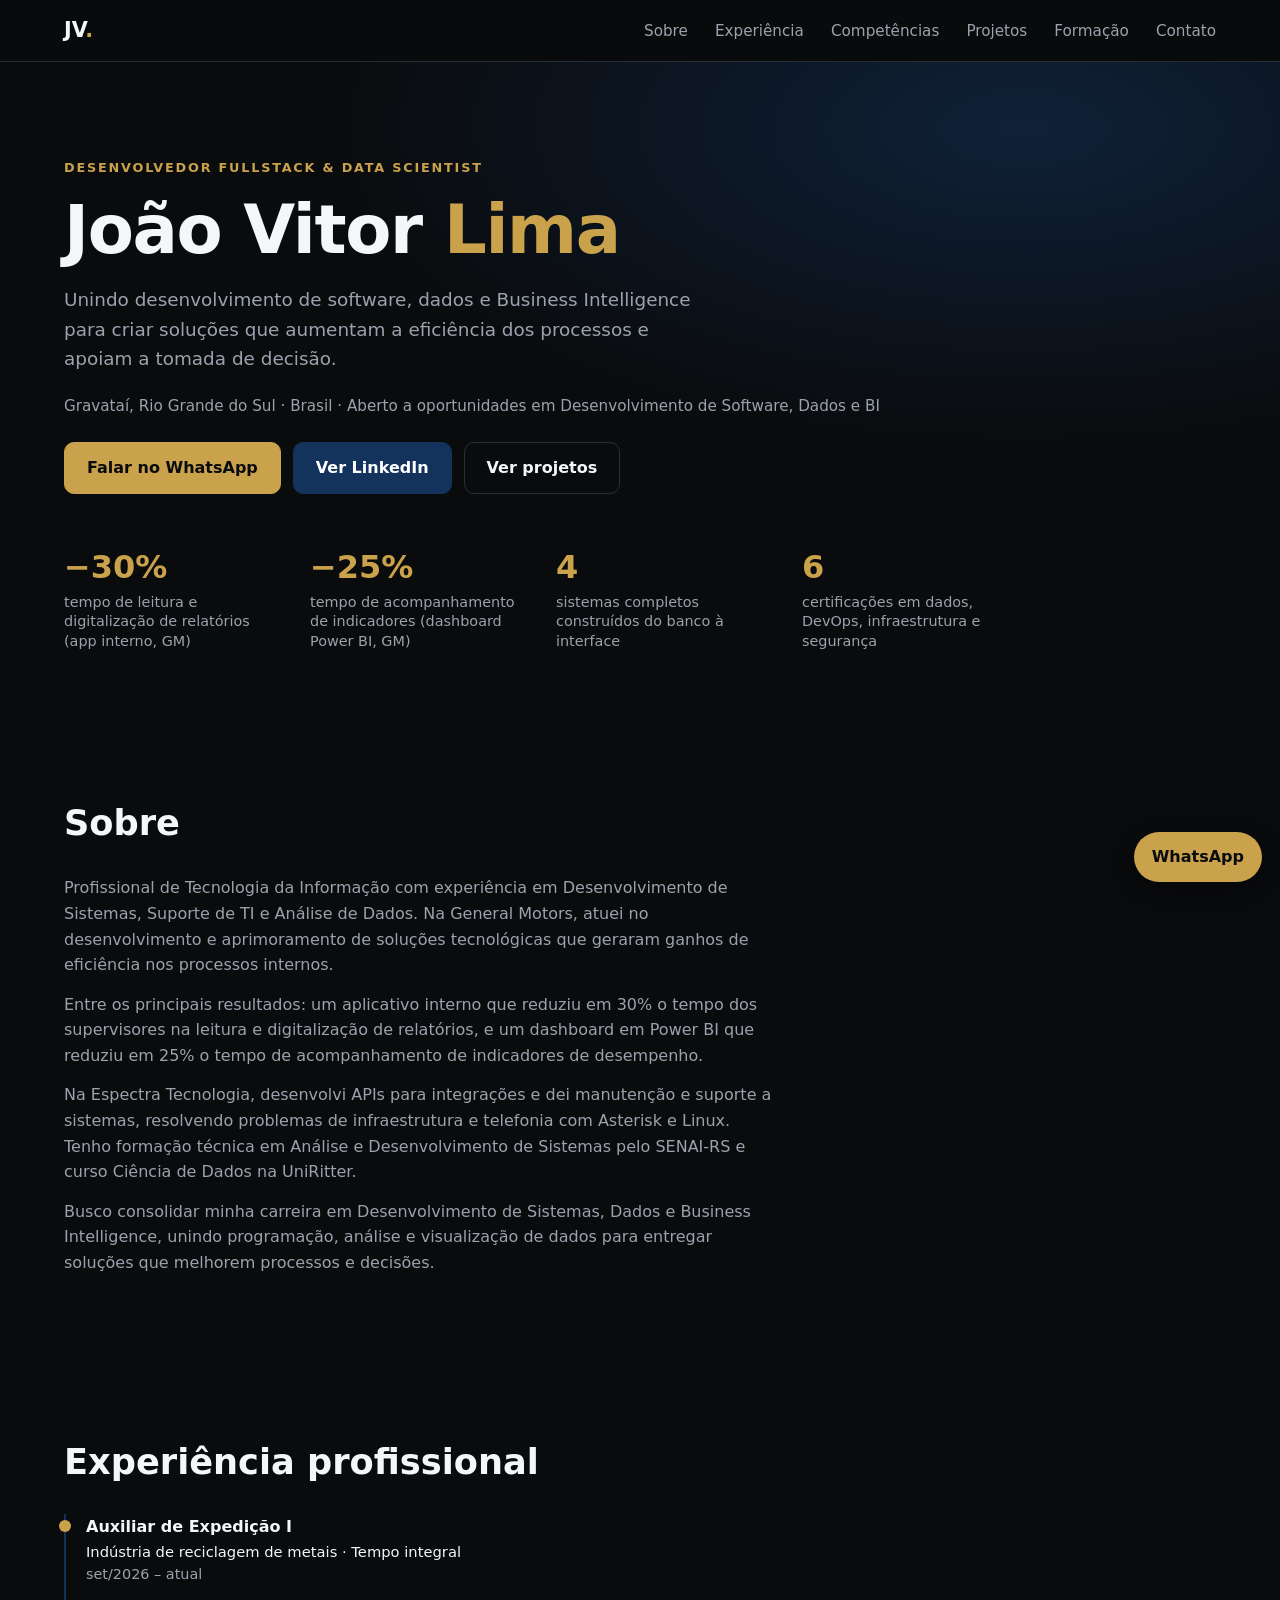
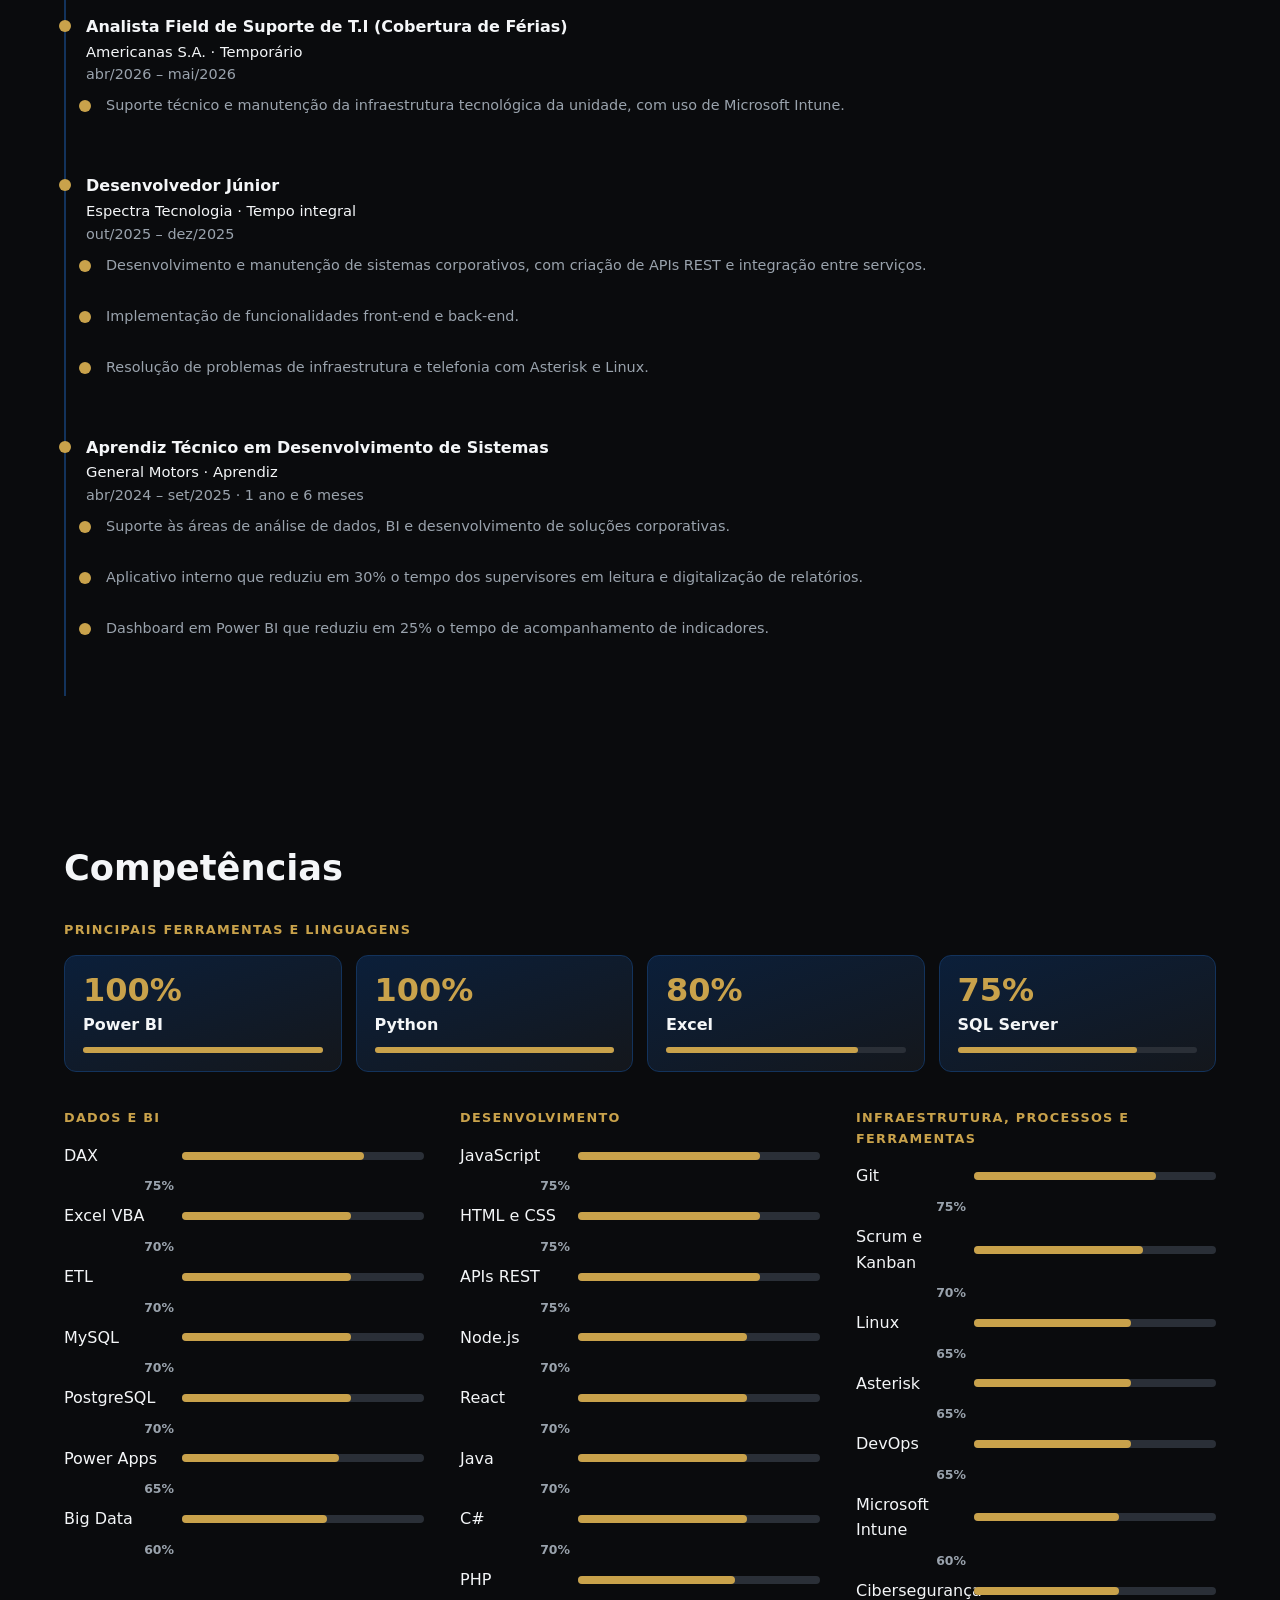
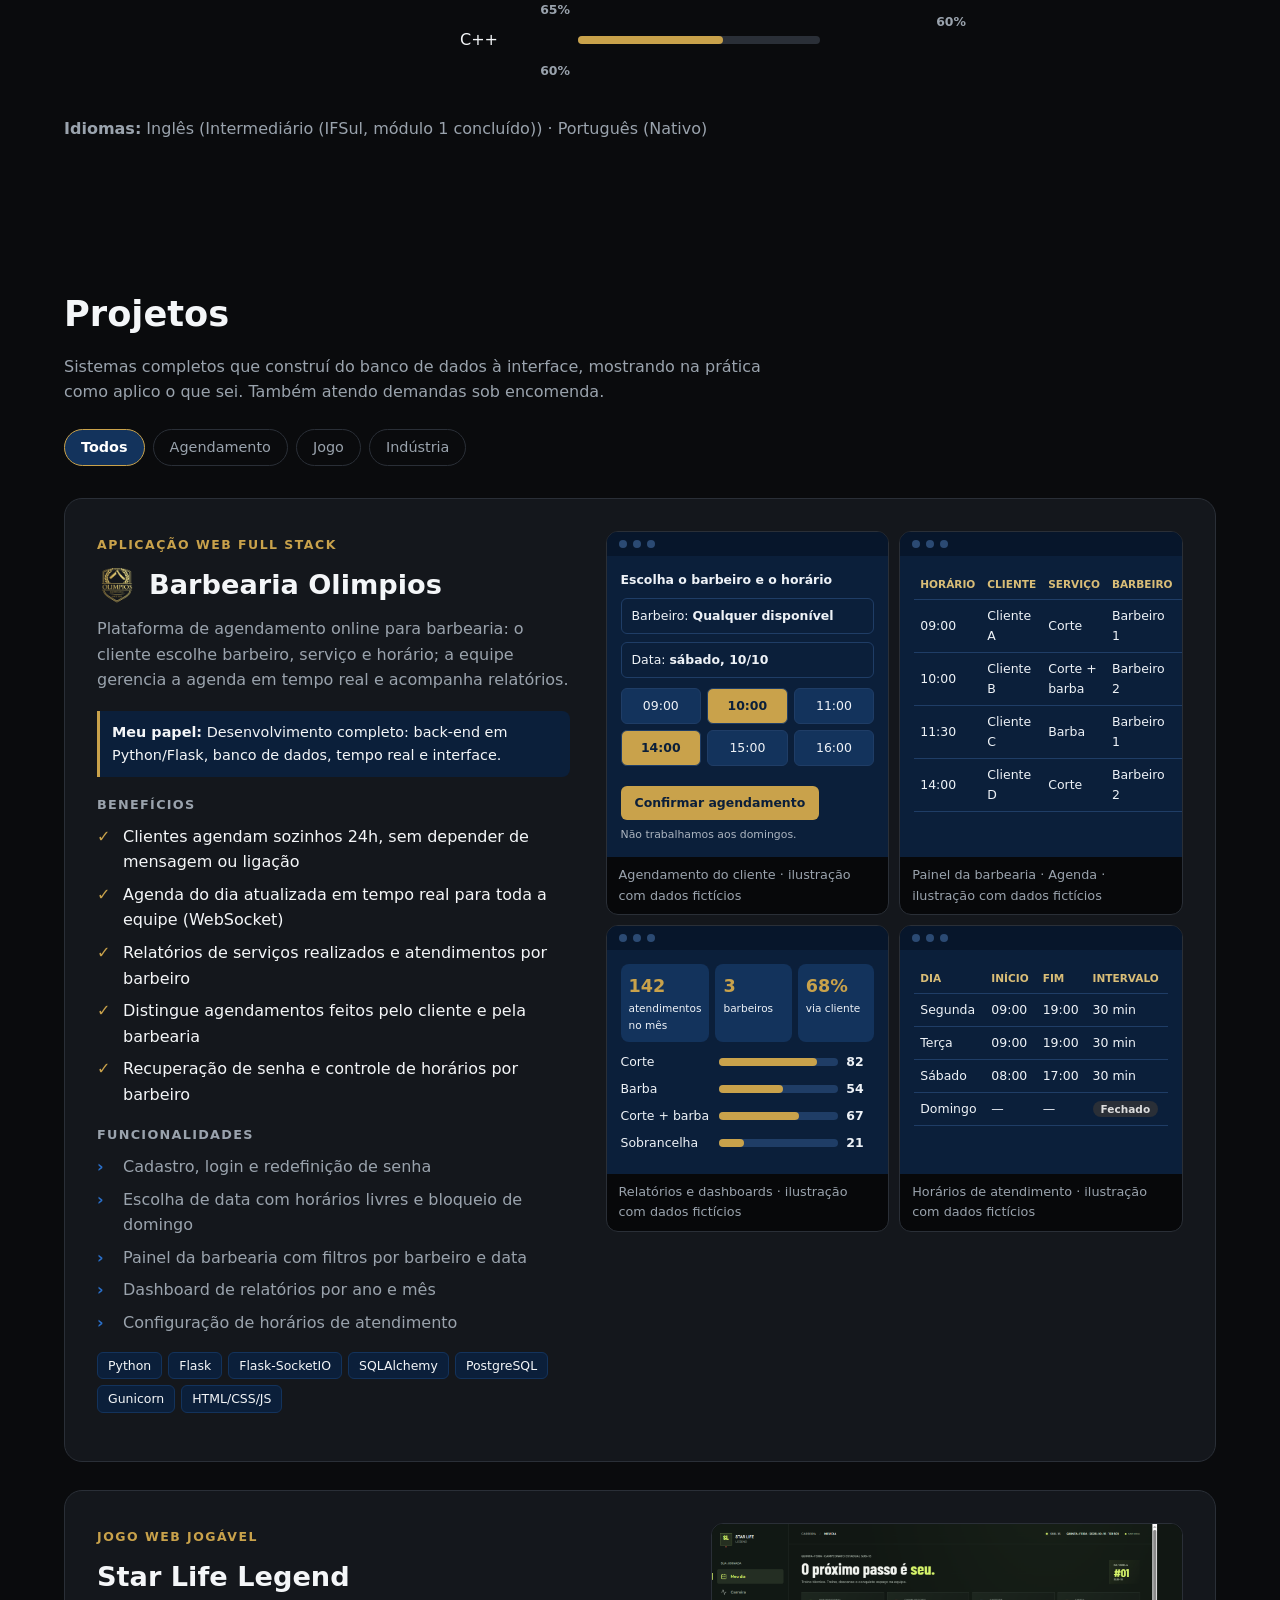
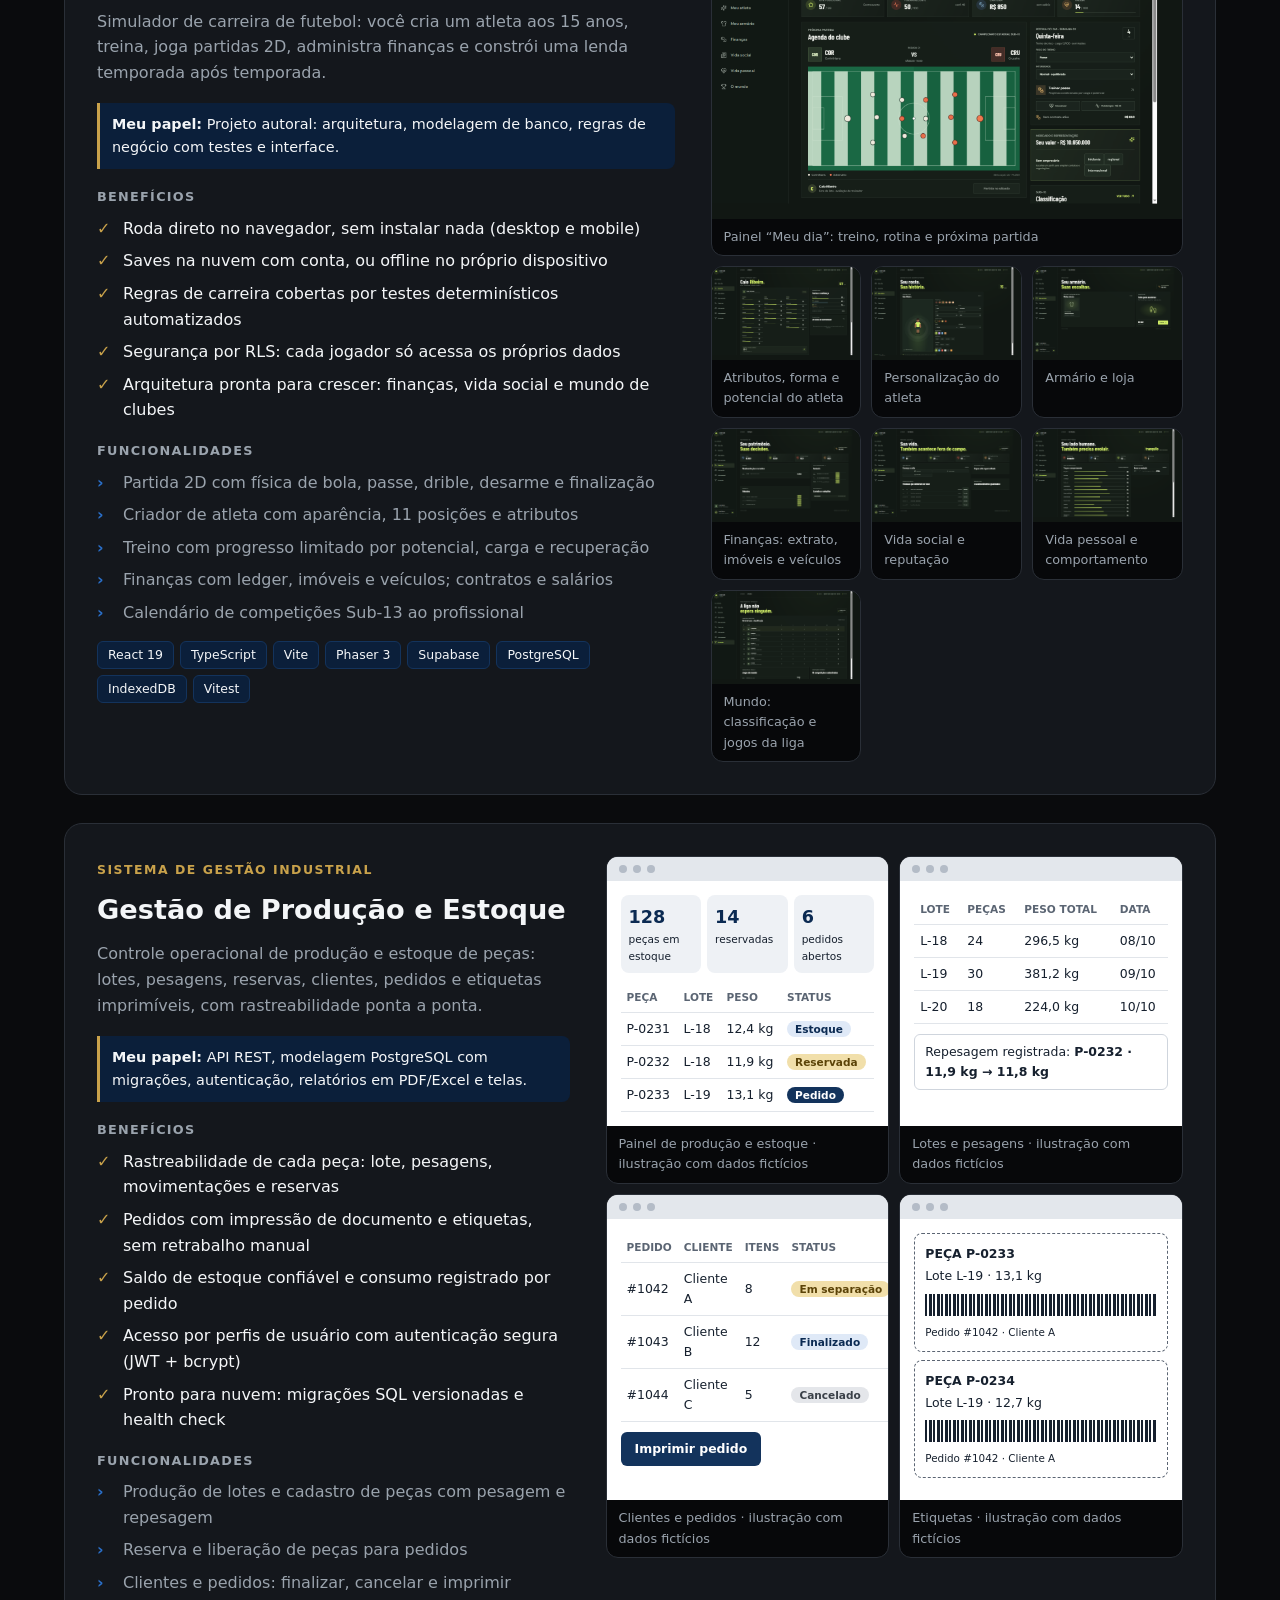
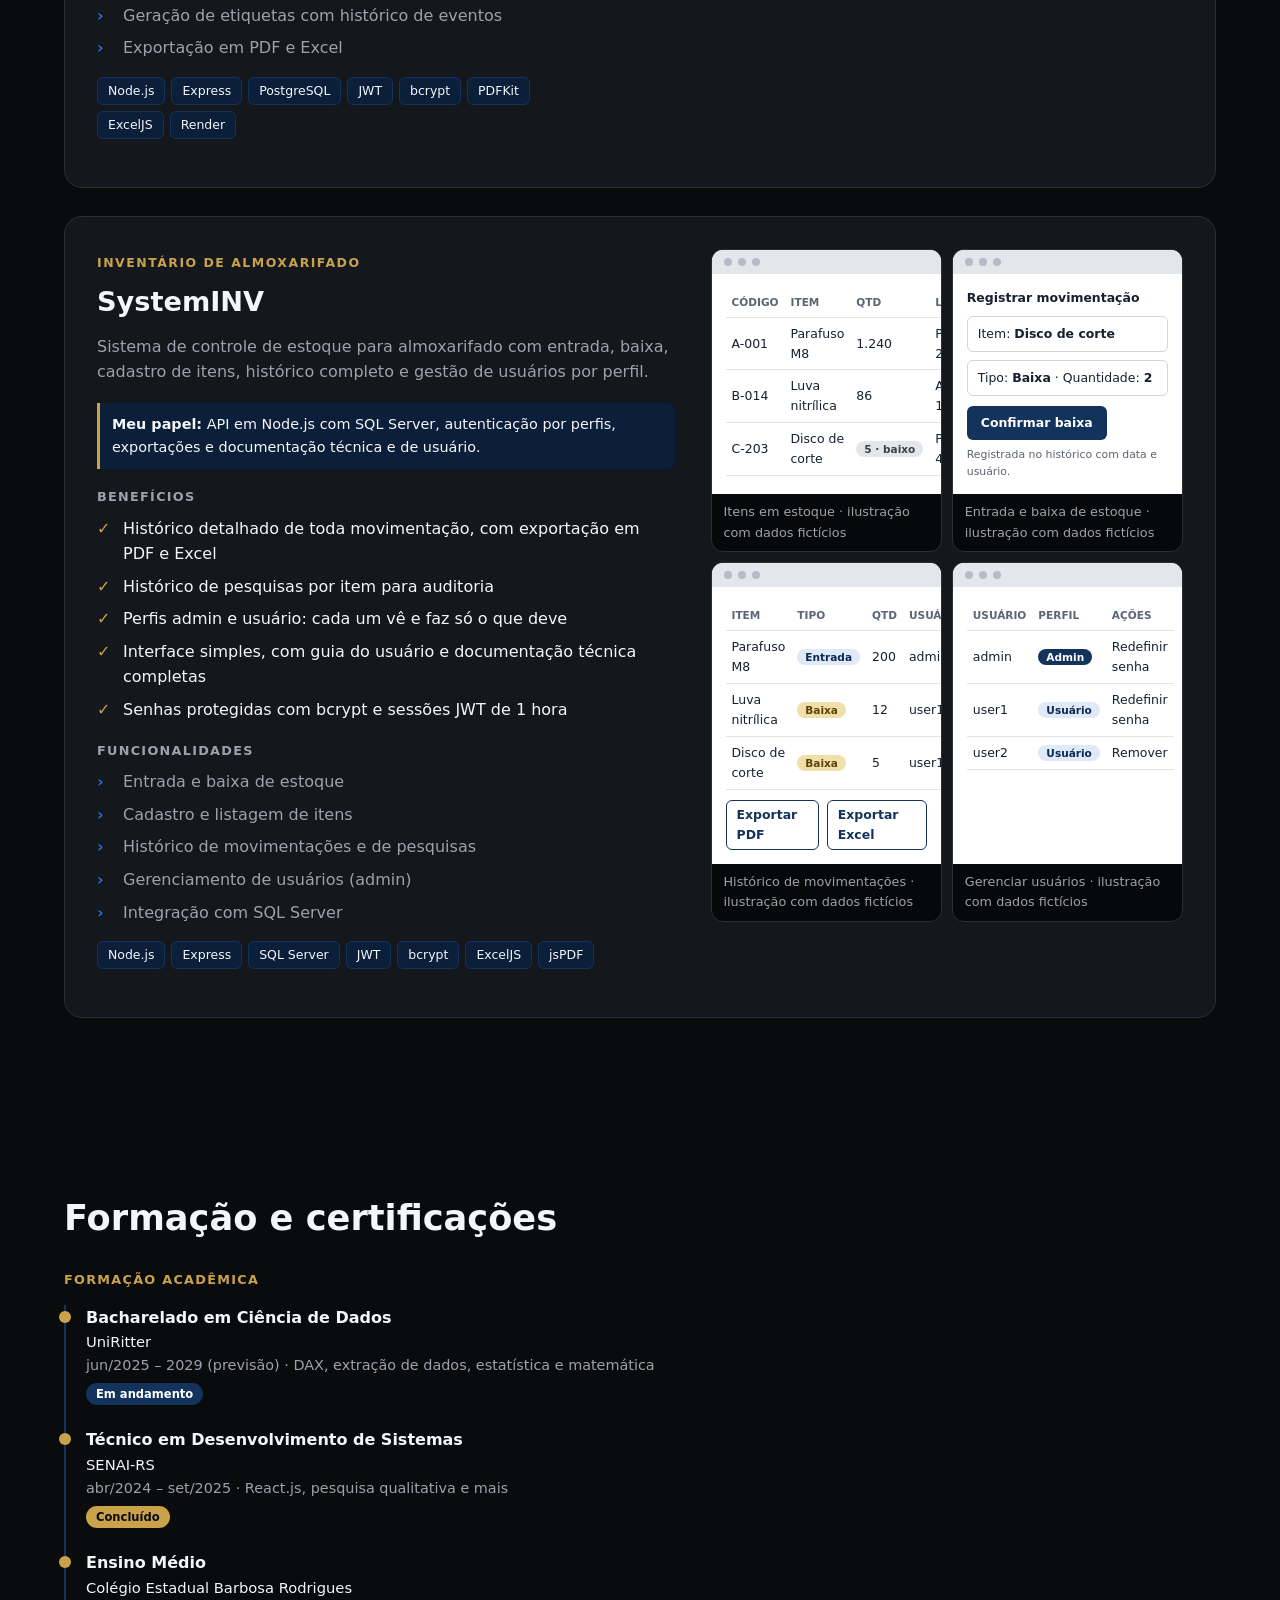
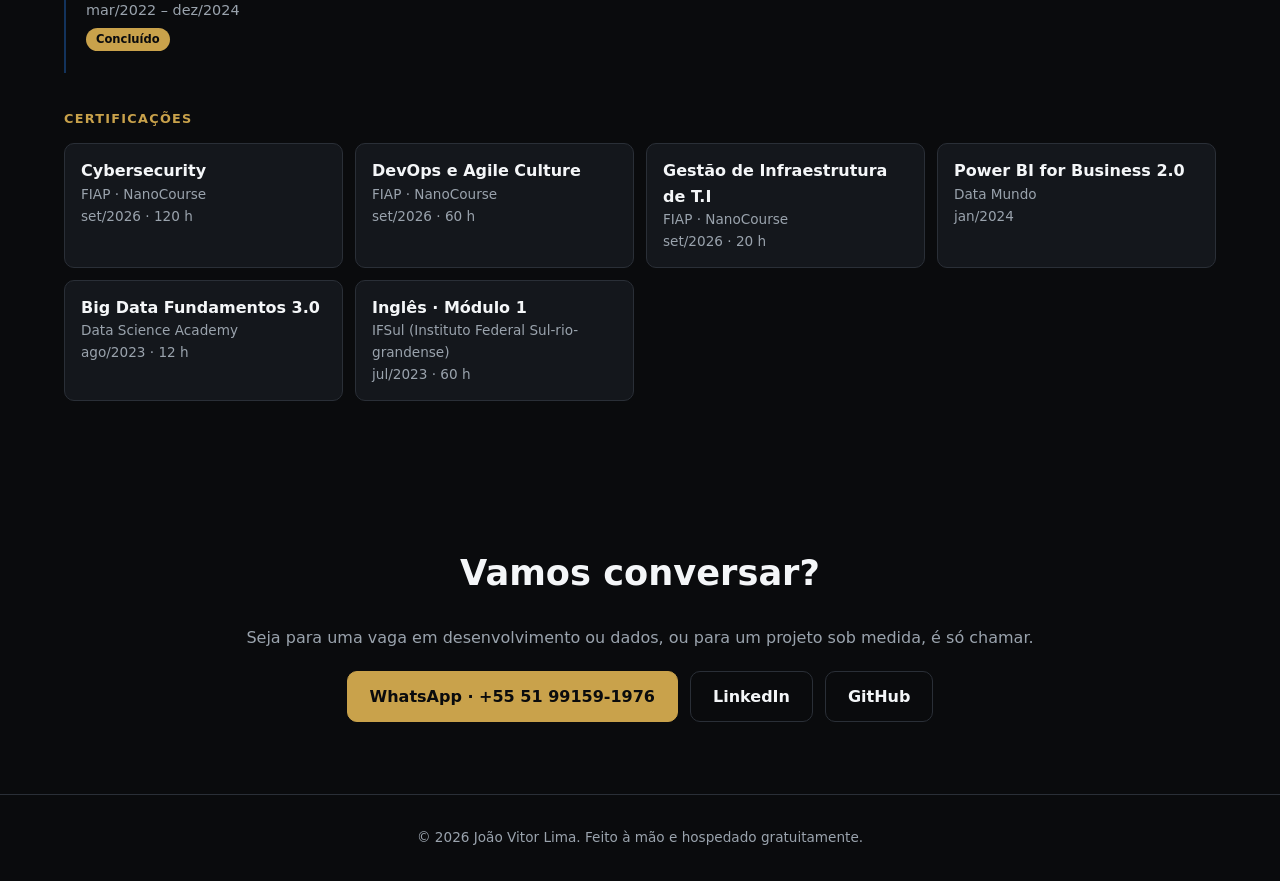
==== commit 5e571d1f: "Portfolio para recrutadores: sobre, experiencia, competencias, certificacoes Co-authored-by: Copilot" ====
--- a/index.html
+++ b/index.html
@@ -1,74 +1,91 @@
-<!doctype html>
-<html lang="pt-BR">
-<head>
-  <meta charset="utf-8">
-  <meta name="viewport" content="width=device-width, initial-scale=1">
-  <title>João Vitor Lima · Portfólio de Projetos</title>
-  <meta name="description" content="Portfólio de João Vitor Lima, desenvolvedor full stack: sistemas de agendamento, gestão industrial, estoque e jogos web.">
-  <meta name="theme-color" content="#0a0b0d">
-  <link rel="stylesheet" href="style.css">
-</head>
-<body>
-  <header class="top">
-    <a class="brand" href="#inicio">JV<span>.</span></a>
-    <nav>
-      <a href="#projetos">Projetos</a>
-      <a href="#sobre">Sobre</a>
-      <a href="#formacao">Formação</a>
-      <a href="#contato">Contato</a>
-    </nav>
-  </header>
-
-  <main>
-    <section class="hero" id="inicio">
-      <p class="eyebrow" id="role"></p>
-      <h1>Software que resolve <em>problemas reais</em> do dia a dia.</h1>
-      <p class="lead" id="tagline"></p>
-      <div class="cta">
-        <a class="btn primary" href="#projetos">Ver projetos</a>-
-      </div>
-      <ul class="stats" id="stats"></ul>
-    </section>
-
-    <section id="projetos">
-      <h2>Projetos</h2>
-      <div class="filters" id="filters" role="tablist"></div>
-      <div id="projects"></div>
-    </section>
-
-    <section id="sobre" class="about">
-      <h2>Sobre</h2>
-      <p>Desenvolvo aplicações completas, do banco de dados à interface: APIs em Node.js e Python, bancos relacionais (PostgreSQL e SQL Server), autenticação segura e front-ends rápidos em React e JavaScript. Gosto de entregar sistemas que o usuário final entende sem treinamento, com documentação e testes.</p>
-      <ul class="skills" id="skills"></ul>
-    </section>
-
-    <section id="formacao">
-      <h2>Formação e competências</h2>
-      <div class="split">
-        <div><h4 class="sub">Formação</h4><ul class="timeline" id="education"></ul></div>
-        <div><h4 class="sub">Ferramentas e proficiência</h4><div id="proficiency"></div></div>
-      </div>
-      <div id="certs-wrap" hidden><h4 class="sub" style="margin-top:36px">Certificações</h4><ul class="certs" id="certs"></ul></div>
-    </section>
-
-    <section id="contato" class="contact">
-      <h2>Vamos conversar?</h2>
-      <p>Fale comigo pelo WhatsApp, conecte-se no LinkedIn ou veja mais código no GitHub.</p>
-      <div class="cta">
-        <a class="btn wa" id="wa" target="_blank" rel="noopener">WhatsApp · <span id="phone"></span></a>
-        <a class="btn" id="linkedin" target="_blank" rel="noopener">LinkedIn</a>
-        <a class="btn" id="github" target="_blank" rel="noopener">GitHub</a>
-      </div>
-    </section>
-  </main>
-
-  <footer>© <span id="year"></span> João Vitor Lima. Feito à mão e hospedado gratuitamente.</footer>
-  <a class="wa-float" id="wa-float" target="_blank" rel="noopener">WhatsApp</a>
-
-  <div class="lightbox" id="lightbox" hidden><button aria-label="Fechar">×</button><div id="lb-body"></div></div>
-
-  <script src="projects.js"></script>
-  <script src="app.js"></script>
-</body>
-</html>
+<!doctype html>
+<html lang="pt-BR">
+<head>
+  <meta charset="utf-8">
+  <meta name="viewport" content="width=device-width, initial-scale=1">
+  <title>João Vitor Lima · Desenvolvedor FullStack &amp; Data Scientist</title>
+  <meta name="description" content="Portfólio de João Vitor Lima: Desenvolvedor FullStack e Data Scientist com experiência em Power BI, Python, SQL, APIs e sistemas corporativos. Gravataí, RS.">
+  <meta name="theme-color" content="#0a0b0d">
+  <link rel="stylesheet" href="style.css">
+</head>
+<body>
+  <header class="top">
+    <a class="brand" href="#inicio">JV<span>.</span></a>
+    <nav>
+      <a href="#sobre">Sobre</a>
+      <a href="#experiencia">Experiência</a>
+      <a href="#competencias">Competências</a>
+      <a href="#projetos">Projetos</a>
+      <a href="#formacao">Formação</a>
+      <a href="#contato">Contato</a>
+    </nav>
+  </header>
+
+  <main>
+    <section class="hero" id="inicio">
+      <p class="eyebrow" id="role"></p>
+      <h1>João Vitor <em>Lima</em></h1>
+      <p class="lead" id="tagline"></p>
+      <p class="meta"><span id="location"></span> · <span id="open"></span></p>
+      <div class="cta">
+        <a class="btn wa" id="wa-hero" target="_blank" rel="noopener">Falar no WhatsApp</a>
+        <a class="btn primary" id="linkedin-hero" target="_blank" rel="noopener">Ver LinkedIn</a>
+        <a class="btn" href="#projetos">Ver projetos</a>
+      </div>
+      <ul class="stats" id="stats"></ul>
+    </section>
+
+    <section id="sobre" class="about">
+      <h2>Sobre</h2>
+      <div id="about"></div>
+    </section>
+
+    <section id="experiencia">
+      <h2>Experiência profissional</h2>
+      <ul class="timeline big" id="experience"></ul>
+    </section>
+
+    <section id="competencias">
+      <h2>Competências</h2>
+      <h4 class="sub">Principais ferramentas e linguagens</h4>
+      <div class="main-skills" id="main-skills"></div>
+      <div class="skill-groups" id="skill-groups"></div>
+      <p class="note-line" id="languages"></p>
+    </section>
+
+    <section id="projetos">
+      <h2>Projetos</h2>
+      <p class="section-lead">Sistemas completos que construí do banco de dados à interface, mostrando na prática como aplico o que sei. Também atendo demandas sob encomenda.</p>
+      <div class="filters" id="filters" role="tablist"></div>
+      <div id="projects"></div>
+    </section>
+
+    <section id="formacao">
+      <h2>Formação e certificações</h2>
+      <h4 class="sub">Formação acadêmica</h4>
+      <ul class="timeline" id="education"></ul>
+      <h4 class="sub" style="margin-top:36px">Certificações</h4>
+      <ul class="certs" id="certs"></ul>
+    </section>
+
+    <section id="contato" class="contact">
+      <h2>Vamos conversar?</h2>
+      <p>Seja para uma vaga em desenvolvimento ou dados, ou para um projeto sob medida, é só chamar.</p>
+      <div class="cta">
+        <a class="btn wa" id="wa" target="_blank" rel="noopener">WhatsApp · <span id="phone"></span></a>
+        <a class="btn" id="linkedin" target="_blank" rel="noopener">LinkedIn</a>
+        <a class="btn" id="github" target="_blank" rel="noopener">GitHub</a>
+      </div>
+    </section>
+  </main>
+
+  <footer>© <span id="year"></span> João Vitor Lima. Feito à mão e hospedado gratuitamente.</footer>
+  <a class="wa-float" id="wa-float" target="_blank" rel="noopener">WhatsApp</a>
+
+  <div class="lightbox" id="lightbox" hidden><button aria-label="Fechar">×</button><div id="lb-body"></div></div>
+
+  <script src="profile.js"></script>
+  <script src="projects.js"></script>
+  <script src="app.js"></script>
+</body>
+</html>
--- a/style.css
+++ b/style.css
@@ -71,6 +71,21 @@
 .label{border:1.5px dashed #5b6573;border-radius:8px;padding:10px;margin-bottom:8px;display:flex;flex-direction:column;gap:2px}
 .barcode{height:22px;margin:6px 0;background:repeating-linear-gradient(90deg,#16202e 0 2px,#fff 2px 4px,#16202e 4px 7px,#fff 7px 8px)}
 .exports{display:flex;gap:8px;margin-top:10px}.exports span{padding:4px 10px;border:1px solid #13335c;border-radius:6px;color:#13335c;font-weight:700}
+.about p{max-width:75ch;color:var(--muted);margin-bottom:14px}
+.meta{color:var(--muted);font-size:.95rem;margin:-8px 0 24px}
+.section-lead{color:var(--muted);max-width:70ch;margin:-12px 0 24px}
+.myrole{font-size:.9rem;padding:10px 12px;border-left:3px solid var(--gold);background:var(--navy);border-radius:0 8px 8px 0;margin-bottom:6px}
+.stats li{max-width:210px}.stats span{display:block;line-height:1.35}
+.timeline.big li{padding-bottom:28px}.timeline .co{color:var(--text);font-size:.92rem}
+.bl{list-style:none;padding:0;margin-top:8px}.bl li{padding:0 0 4px 16px;position:relative;color:var(--muted);font-size:.9rem;display:block}
+.bl li::before{content:"–";position:absolute;left:0;top:0;width:auto;height:auto;background:none;color:var(--gold);border-radius:0}
+.main-skills{display:grid;grid-template-columns:repeat(auto-fit,minmax(200px,1fr));gap:14px;margin-bottom:36px}
+.main-skill{padding:18px;border:1px solid var(--navy2);border-radius:12px;background:linear-gradient(160deg,var(--navy),var(--panel))}
+.main-skill b{display:block;font-size:2rem;color:var(--gold);line-height:1}.main-skill span{display:block;margin:6px 0 10px;font-weight:600}
+.main-skill div{height:6px;background:var(--chumbo);border-radius:3px}.main-skill i{display:block;height:100%;background:var(--gold);border-radius:3px}
+.skill-groups{display:grid;grid-template-columns:repeat(auto-fit,minmax(280px,1fr));gap:36px}
+.note-line{color:var(--muted);margin-top:28px}
+.prof{grid-template-columns:120px 1fr 40px}.prof b{font-size:.78rem;color:var(--muted);text-align:right}
 .about p{max-width:70ch;color:var(--muted)}
 .split{display:grid;grid-template-columns:1fr 1fr;gap:40px}
 .sub{font-size:.8rem;text-transform:uppercase;letter-spacing:.1em;color:var(--gold);margin-bottom:14px}
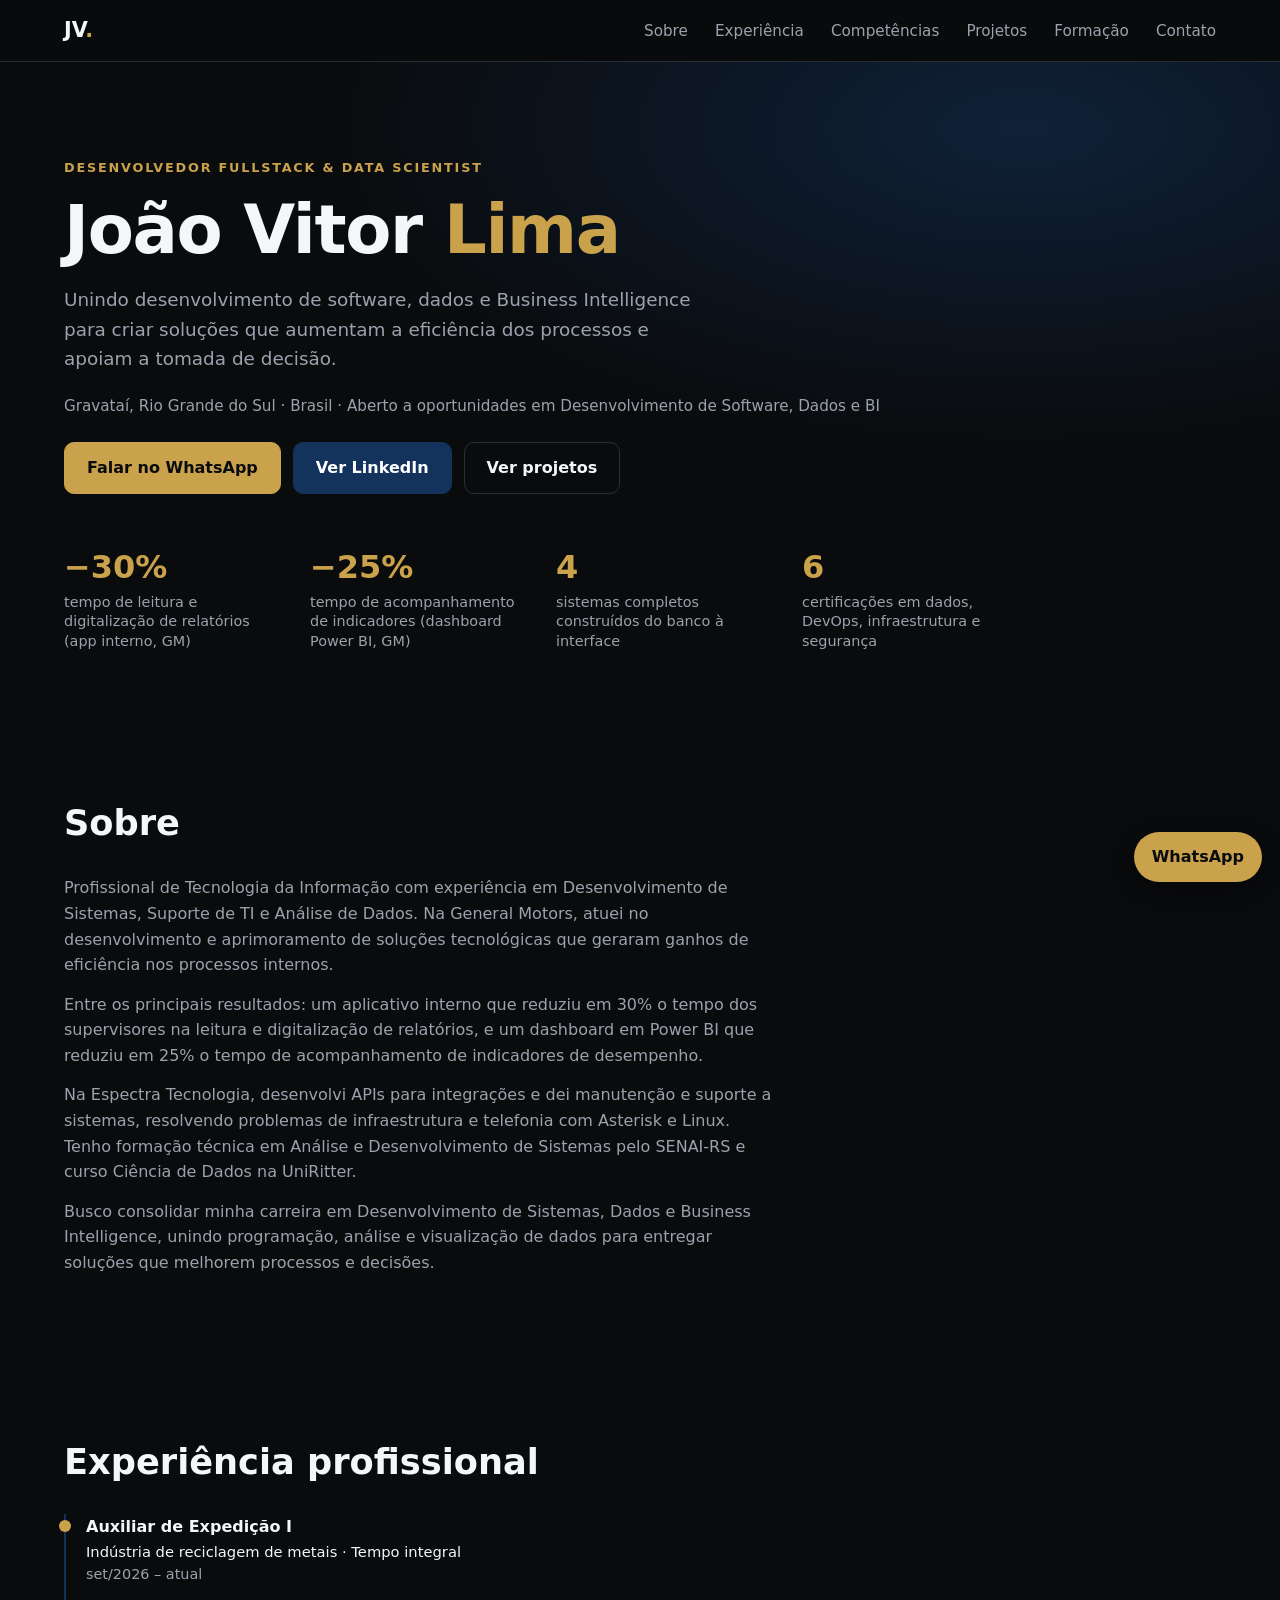
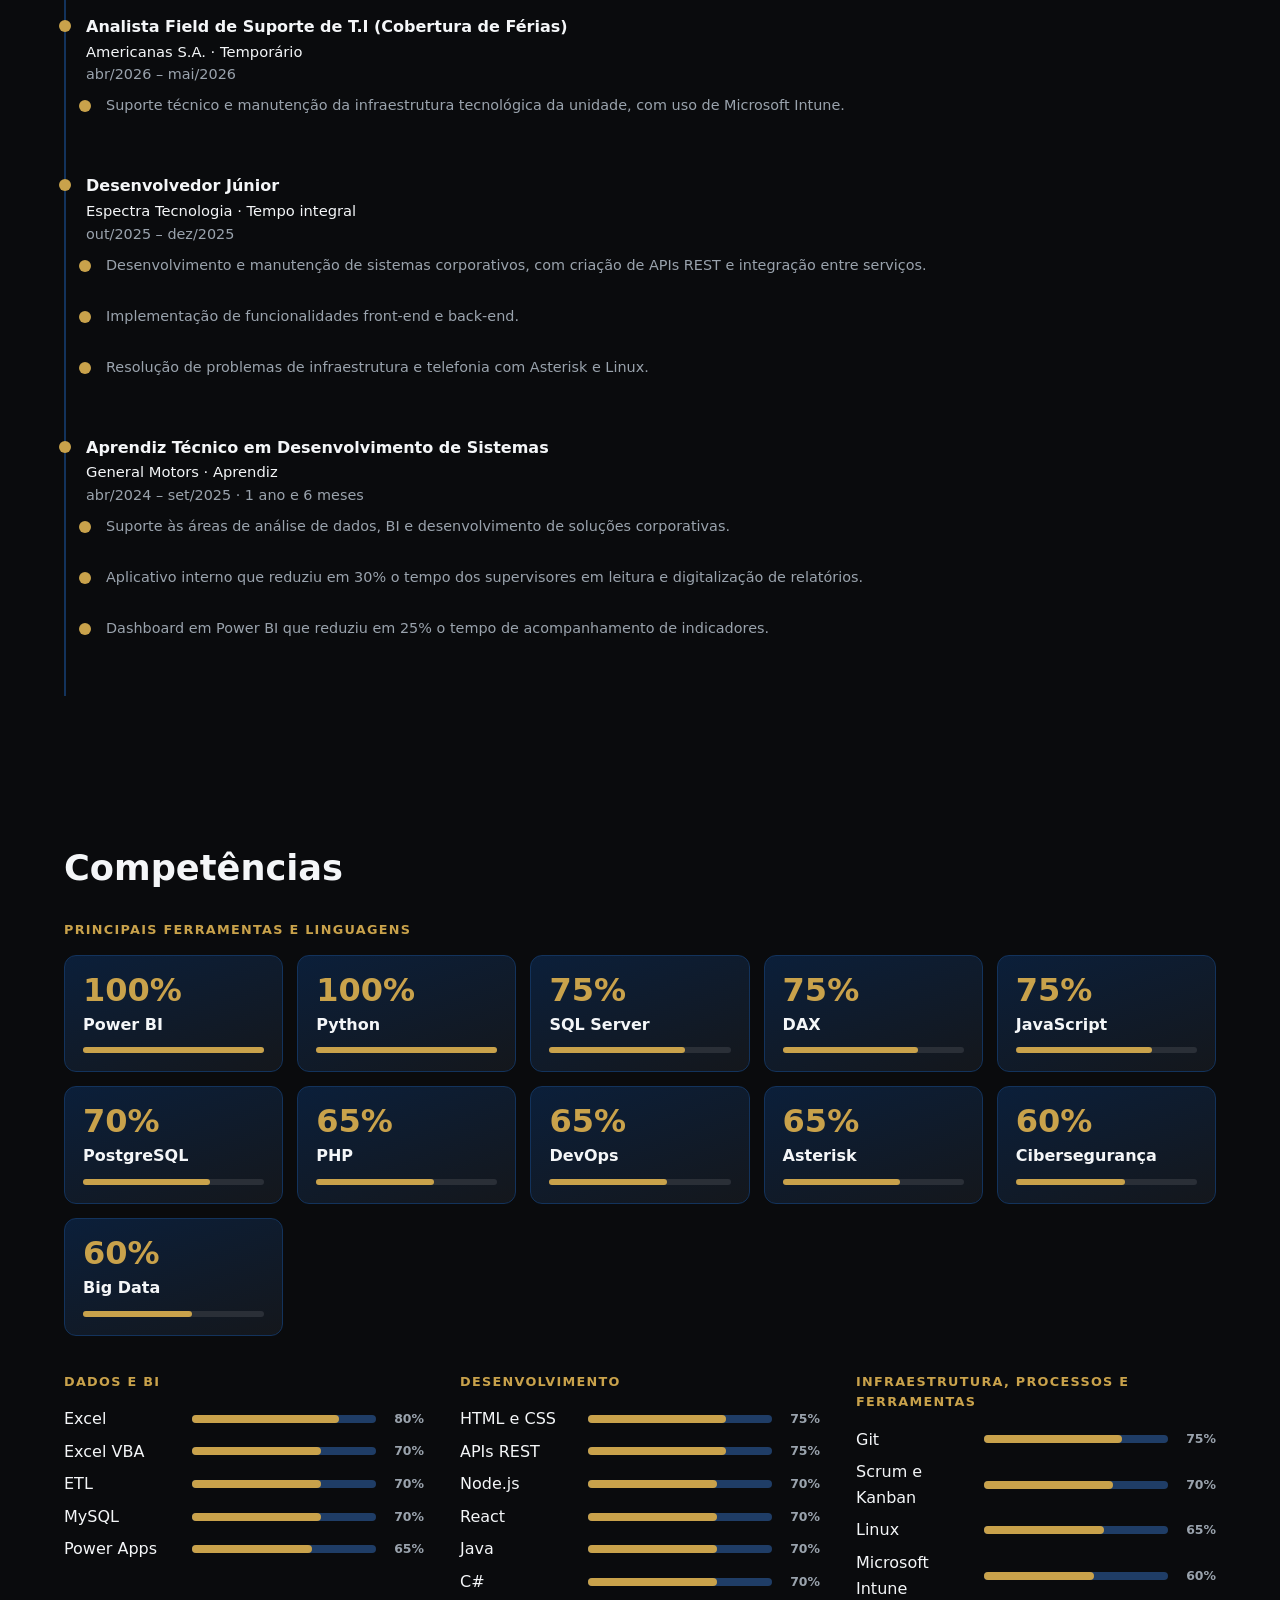
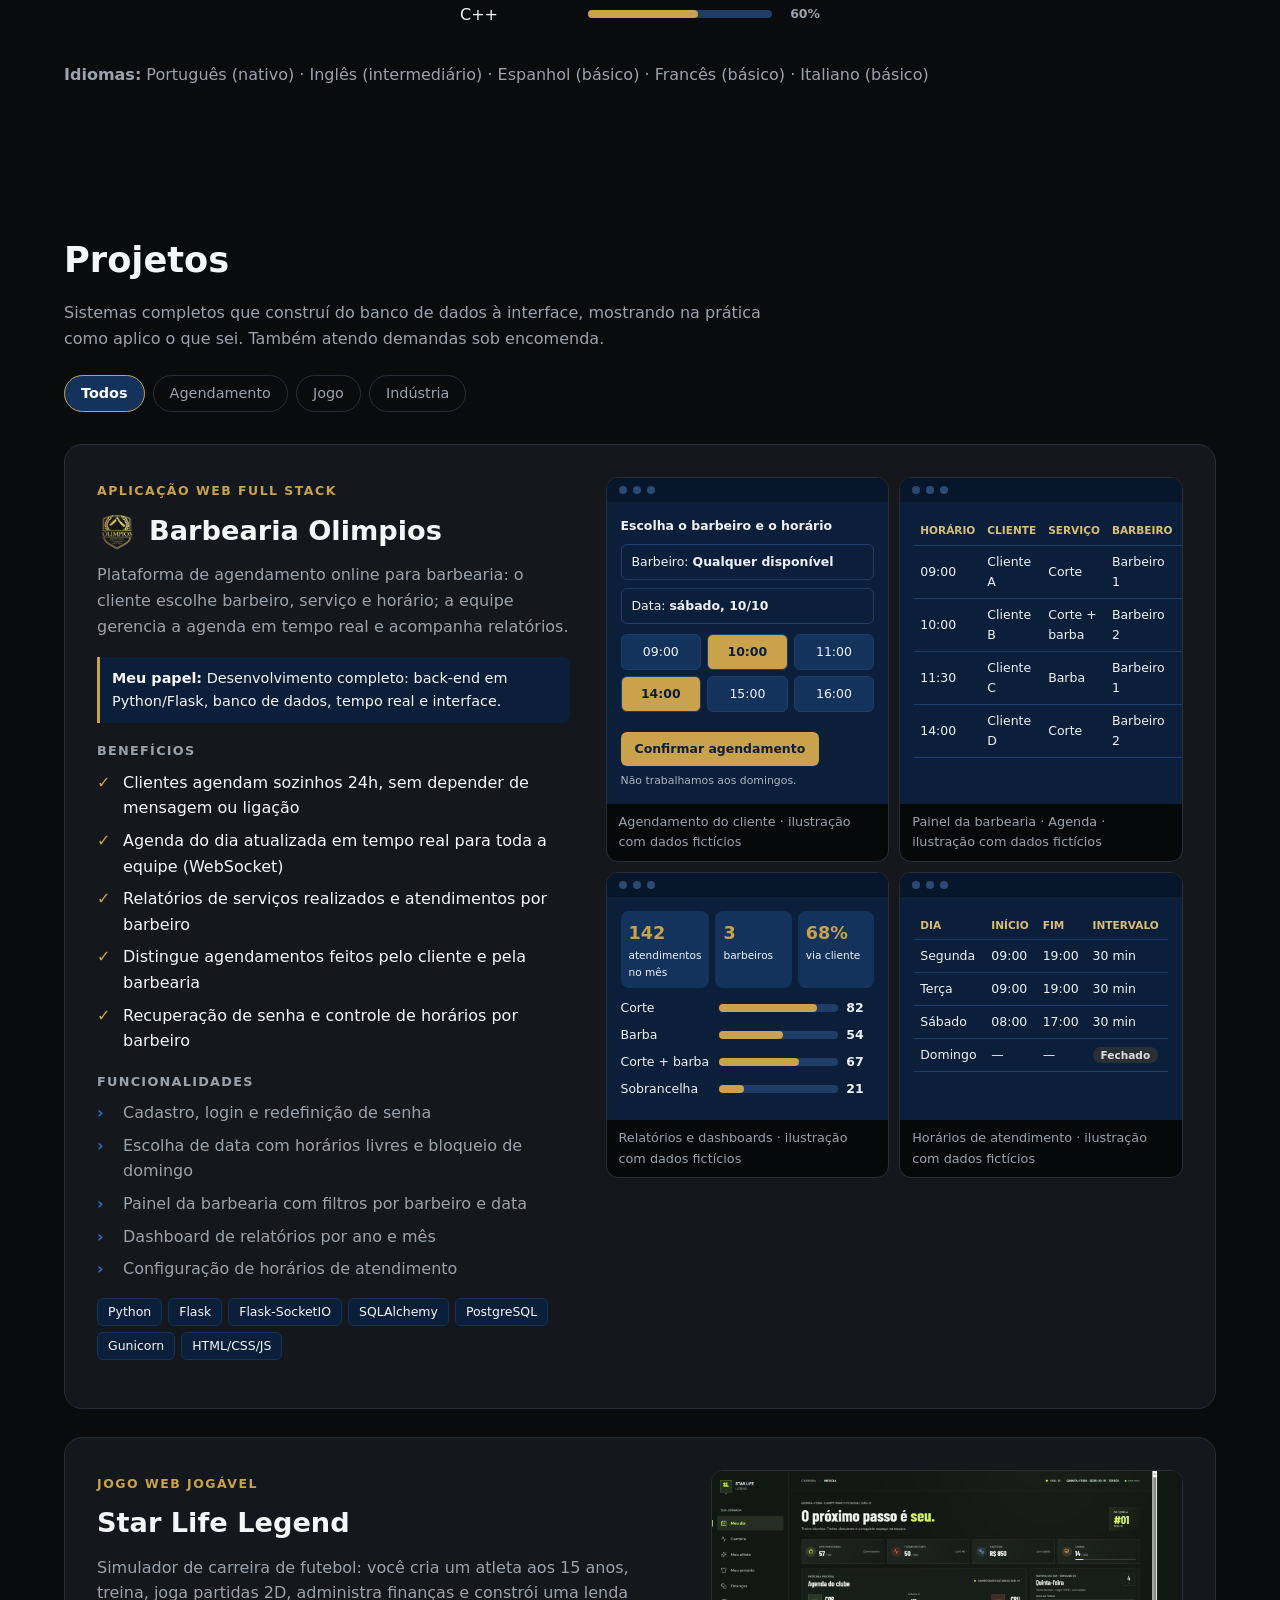
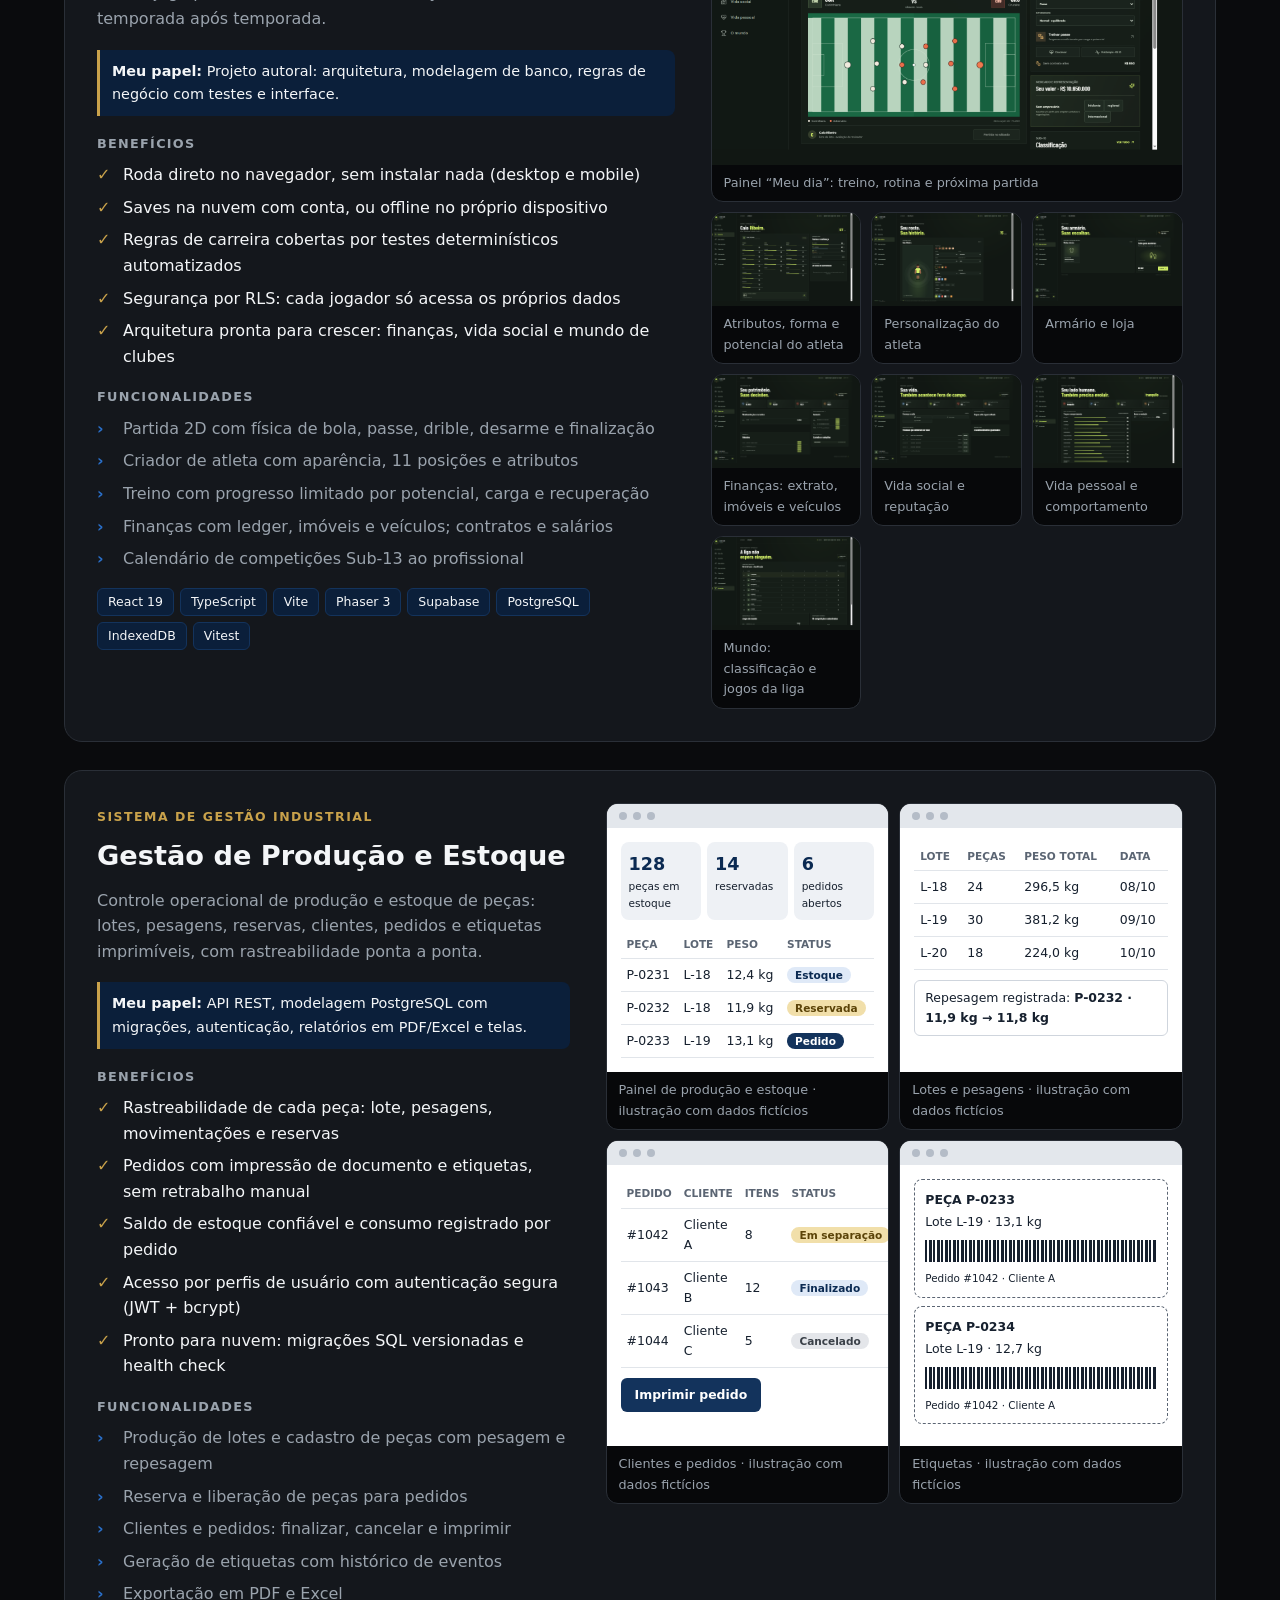
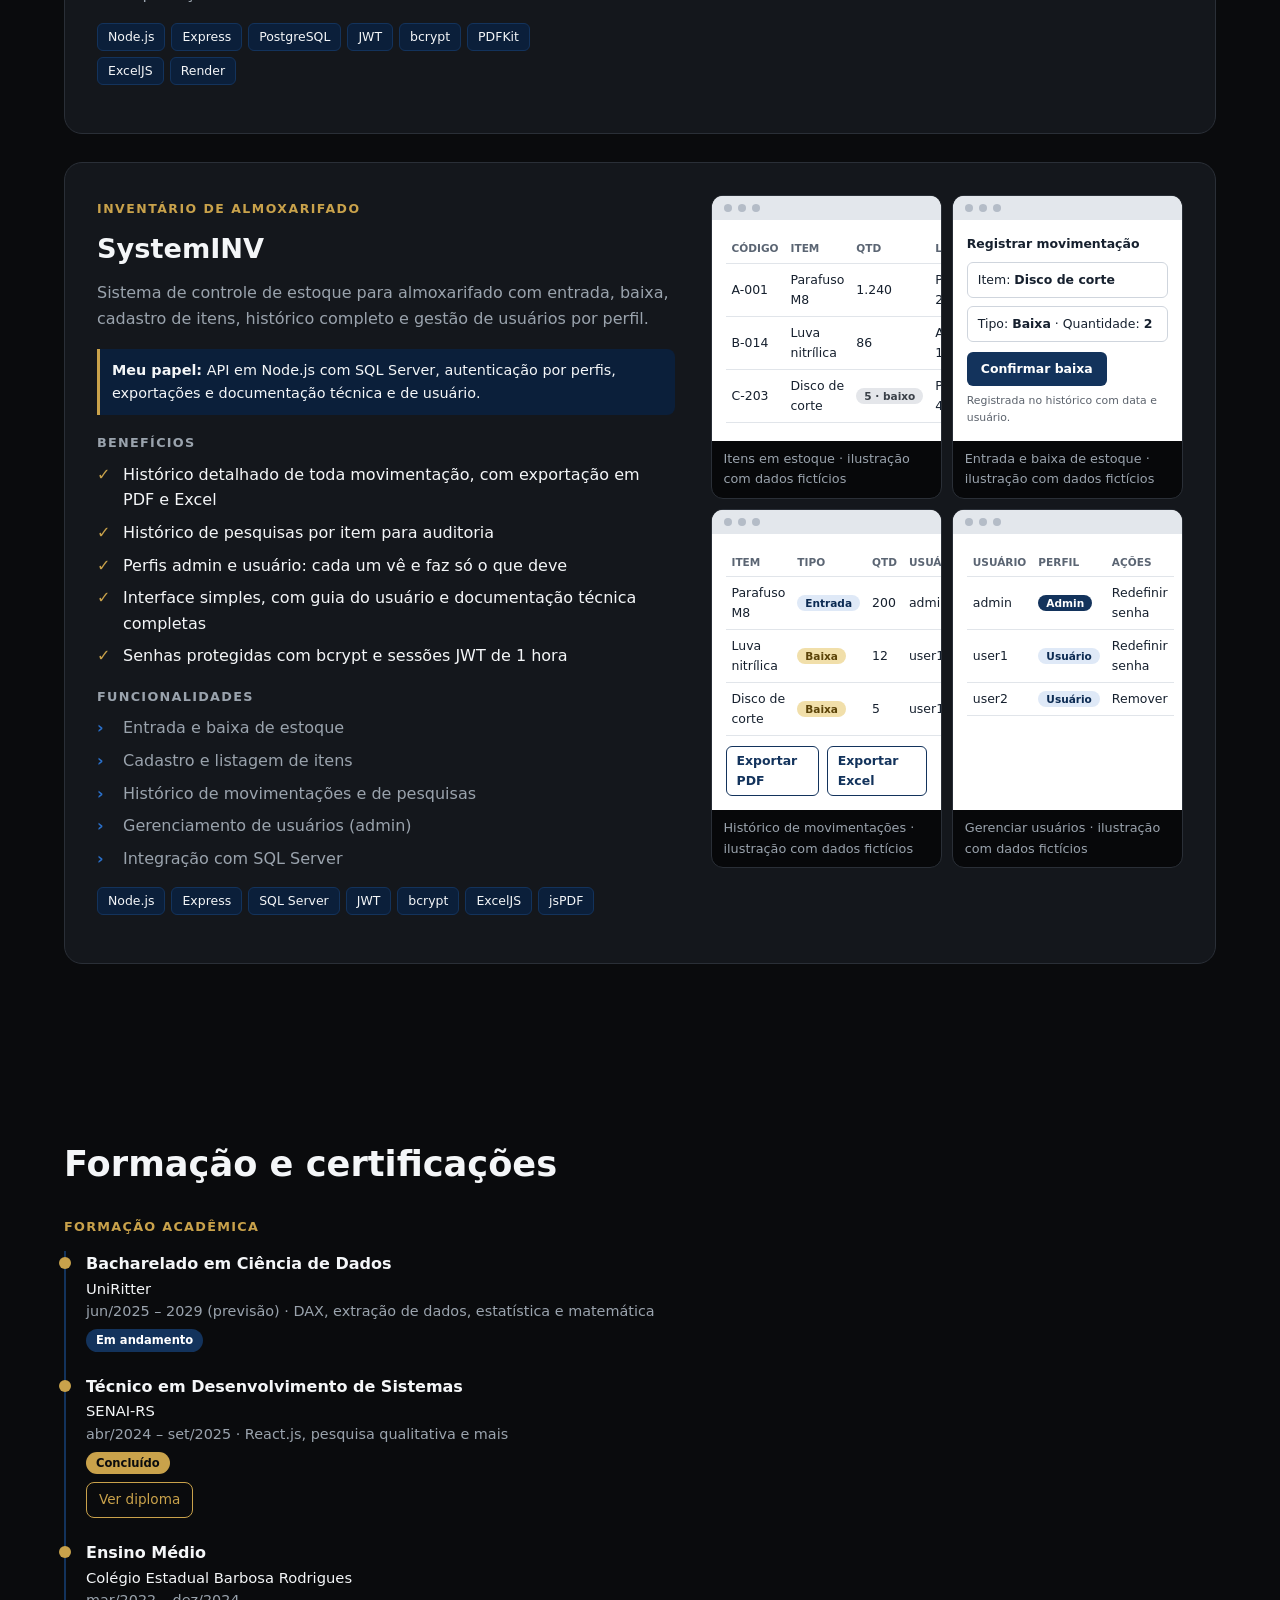
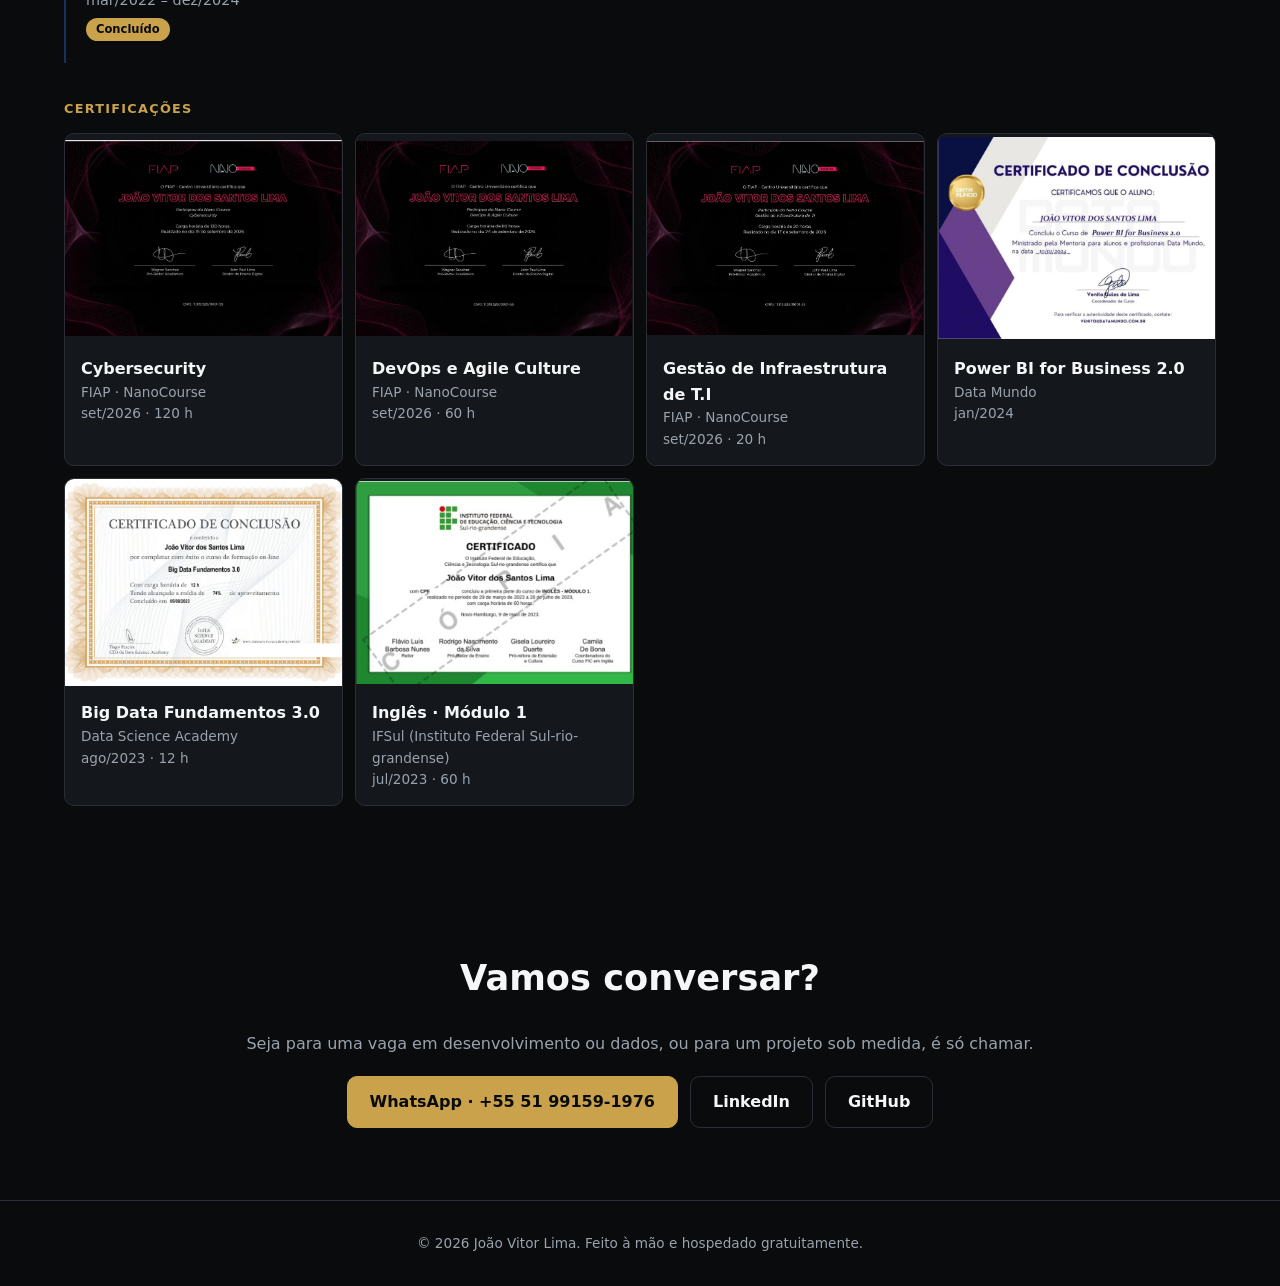
==== commit 52d0ca34: "Idiomas, imagens dos certificados, diploma SENAI e ferramentas principais Co-authored-by: Copilot <2" ====
--- a/index.html
+++ b/index.html
@@ -1,4 +1,4 @@
-<!doctype html>
+﻿<!doctype html>
 <html lang="pt-BR">
 <head>
   <meta charset="utf-8">
@@ -84,8 +84,8 @@
 
   <div class="lightbox" id="lightbox" hidden><button aria-label="Fechar">×</button><div id="lb-body"></div></div>
 
-  <script src="profile.js"></script>
-  <script src="projects.js"></script>
-  <script src="app.js"></script>
+  <script charset="utf-8" src="profile.js"></script>
+  <script charset="utf-8" src="projects.js"></script>
+  <script charset="utf-8" src="app.js"></script>
 </body>
 </html>
--- a/style.css
+++ b/style.css
@@ -1,4 +1,4 @@
-:root{--bg:#0a0b0d;--panel:#14171c;--chumbo:#2a2f37;--line:#2a2f37;--navy:#0b1f3a;--navy2:#13335c;--text:#f4f6f8;--muted:#9aa3ad;--gold:#c9a24b}
+﻿:root{--bg:#0a0b0d;--panel:#14171c;--chumbo:#2a2f37;--line:#2a2f37;--navy:#0b1f3a;--navy2:#13335c;--text:#f4f6f8;--muted:#9aa3ad;--gold:#c9a24b}
 *{box-sizing:border-box;margin:0}
 html{scroll-behavior:smooth}
 body{background:var(--bg);color:var(--text);font:16px/1.6 system-ui,-apple-system,"Segoe UI",Roboto,sans-serif;-webkit-font-smoothing:antialiased}
@@ -85,7 +85,7 @@
 .main-skill div{height:6px;background:var(--chumbo);border-radius:3px}.main-skill i{display:block;height:100%;background:var(--gold);border-radius:3px}
 .skill-groups{display:grid;grid-template-columns:repeat(auto-fit,minmax(280px,1fr));gap:36px}
 .note-line{color:var(--muted);margin-top:28px}
-.prof{grid-template-columns:120px 1fr 40px}.prof b{font-size:.78rem;color:var(--muted);text-align:right}
+.skill-row{grid-template-columns:120px 1fr 40px}.skill-row b{font-size:.78rem;color:var(--muted);text-align:right}
 .about p{max-width:70ch;color:var(--muted)}
 .split{display:grid;grid-template-columns:1fr 1fr;gap:40px}
 .sub{font-size:.8rem;text-transform:uppercase;letter-spacing:.1em;color:var(--gold);margin-bottom:14px}
@@ -98,6 +98,11 @@
 .prof{grid-template-columns:110px 1fr}.prof div{background:var(--chumbo)}
 .certs{list-style:none;padding:0;display:grid;grid-template-columns:repeat(auto-fill,minmax(260px,1fr));gap:12px}
 .certs li>*{display:flex;flex-direction:column;padding:14px 16px;border:1px solid var(--line);border-radius:10px;background:var(--panel);text-decoration:none;height:100%}
+.certs li{display:flex;flex-direction:column;border:1px solid var(--line);border-radius:10px;background:var(--panel);overflow:hidden}
+.certs li>*{border:0;border-radius:0;height:auto}
+.cert-img{width:100%;aspect-ratio:4/3;object-fit:contain;background:#000;cursor:zoom-in;padding:0!important}
+.diploma{margin-top:8px;align-self:flex-start;background:none;border:1px solid var(--gold);color:var(--gold);border-radius:8px;padding:6px 12px;cursor:pointer;font:inherit;font-size:.85rem}
+.diploma:hover{background:var(--gold);color:#000}
 .certs a:hover{border-color:var(--gold)}.certs span{color:var(--muted);font-size:.85rem}
 @media(max-width:900px){.split{grid-template-columns:1fr}}
 .skills{list-style:none;padding:0;display:flex;flex-wrap:wrap;gap:8px;margin-top:20px}
